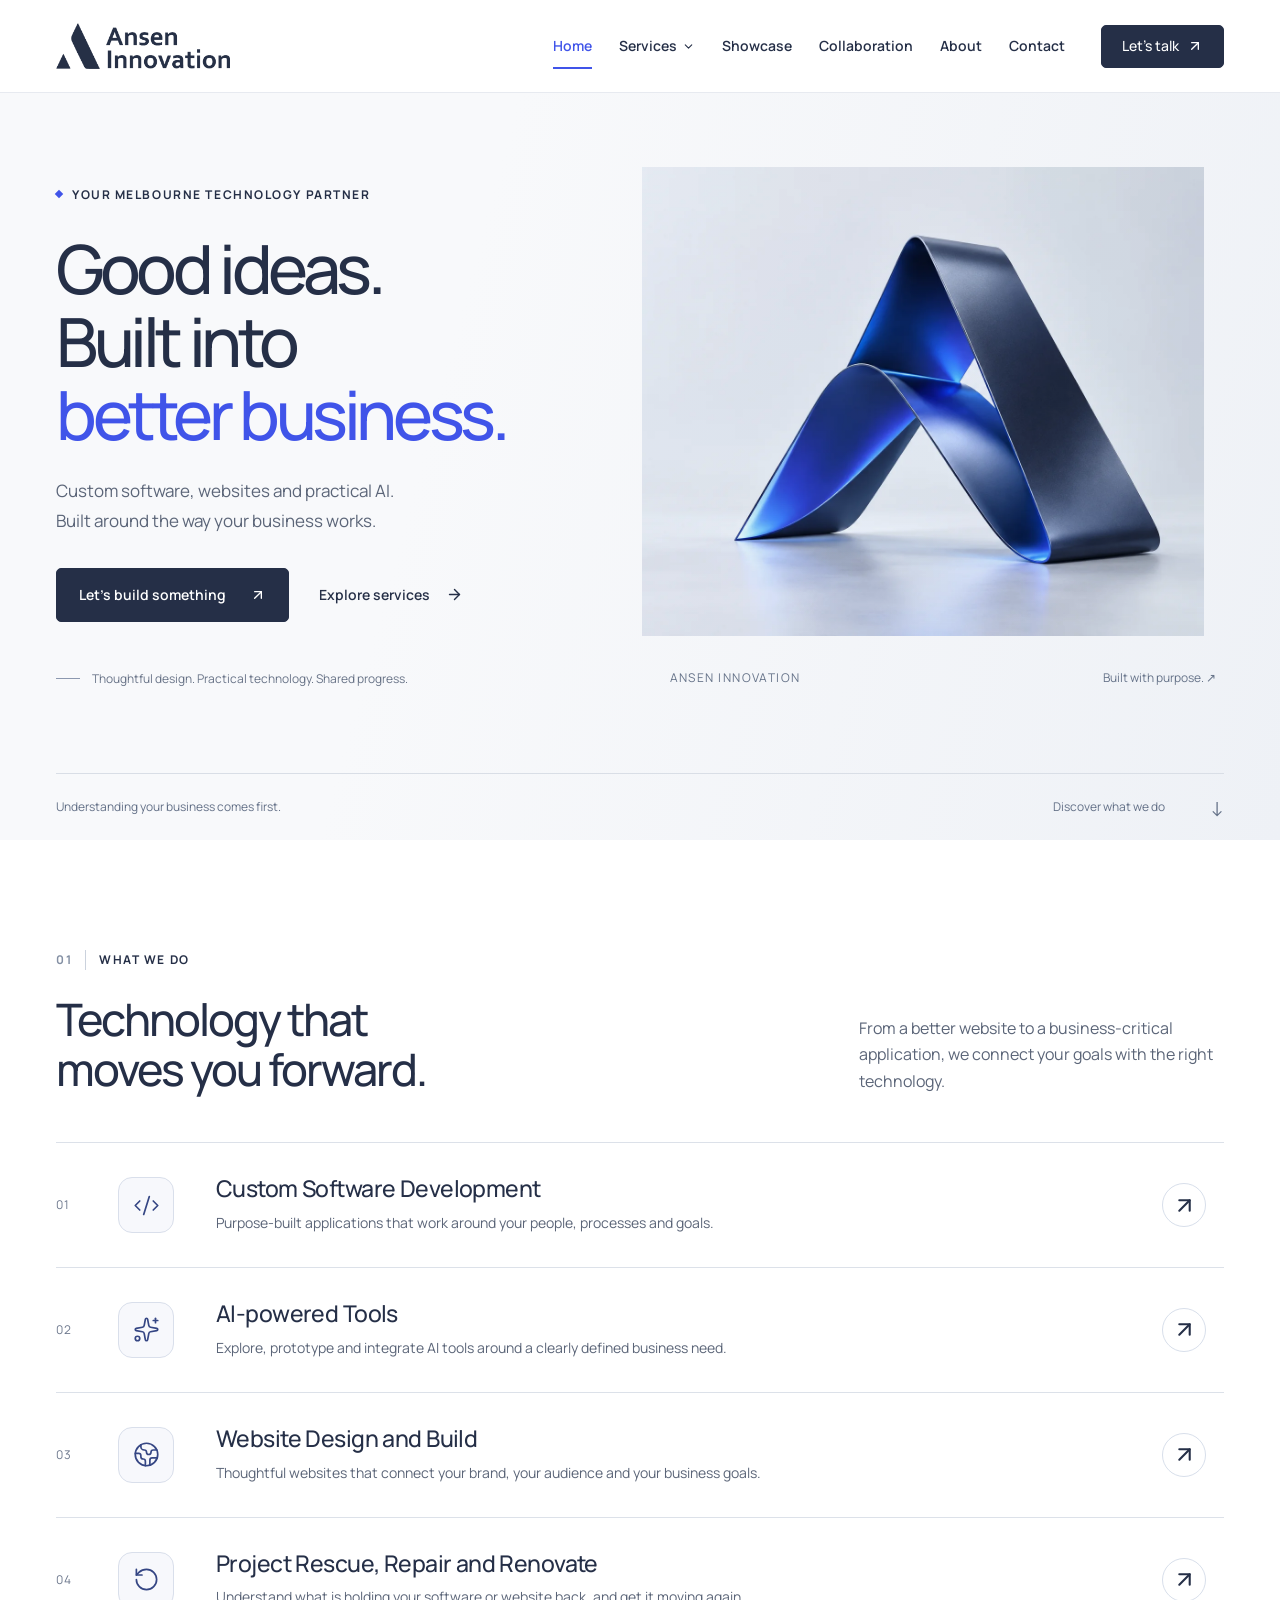
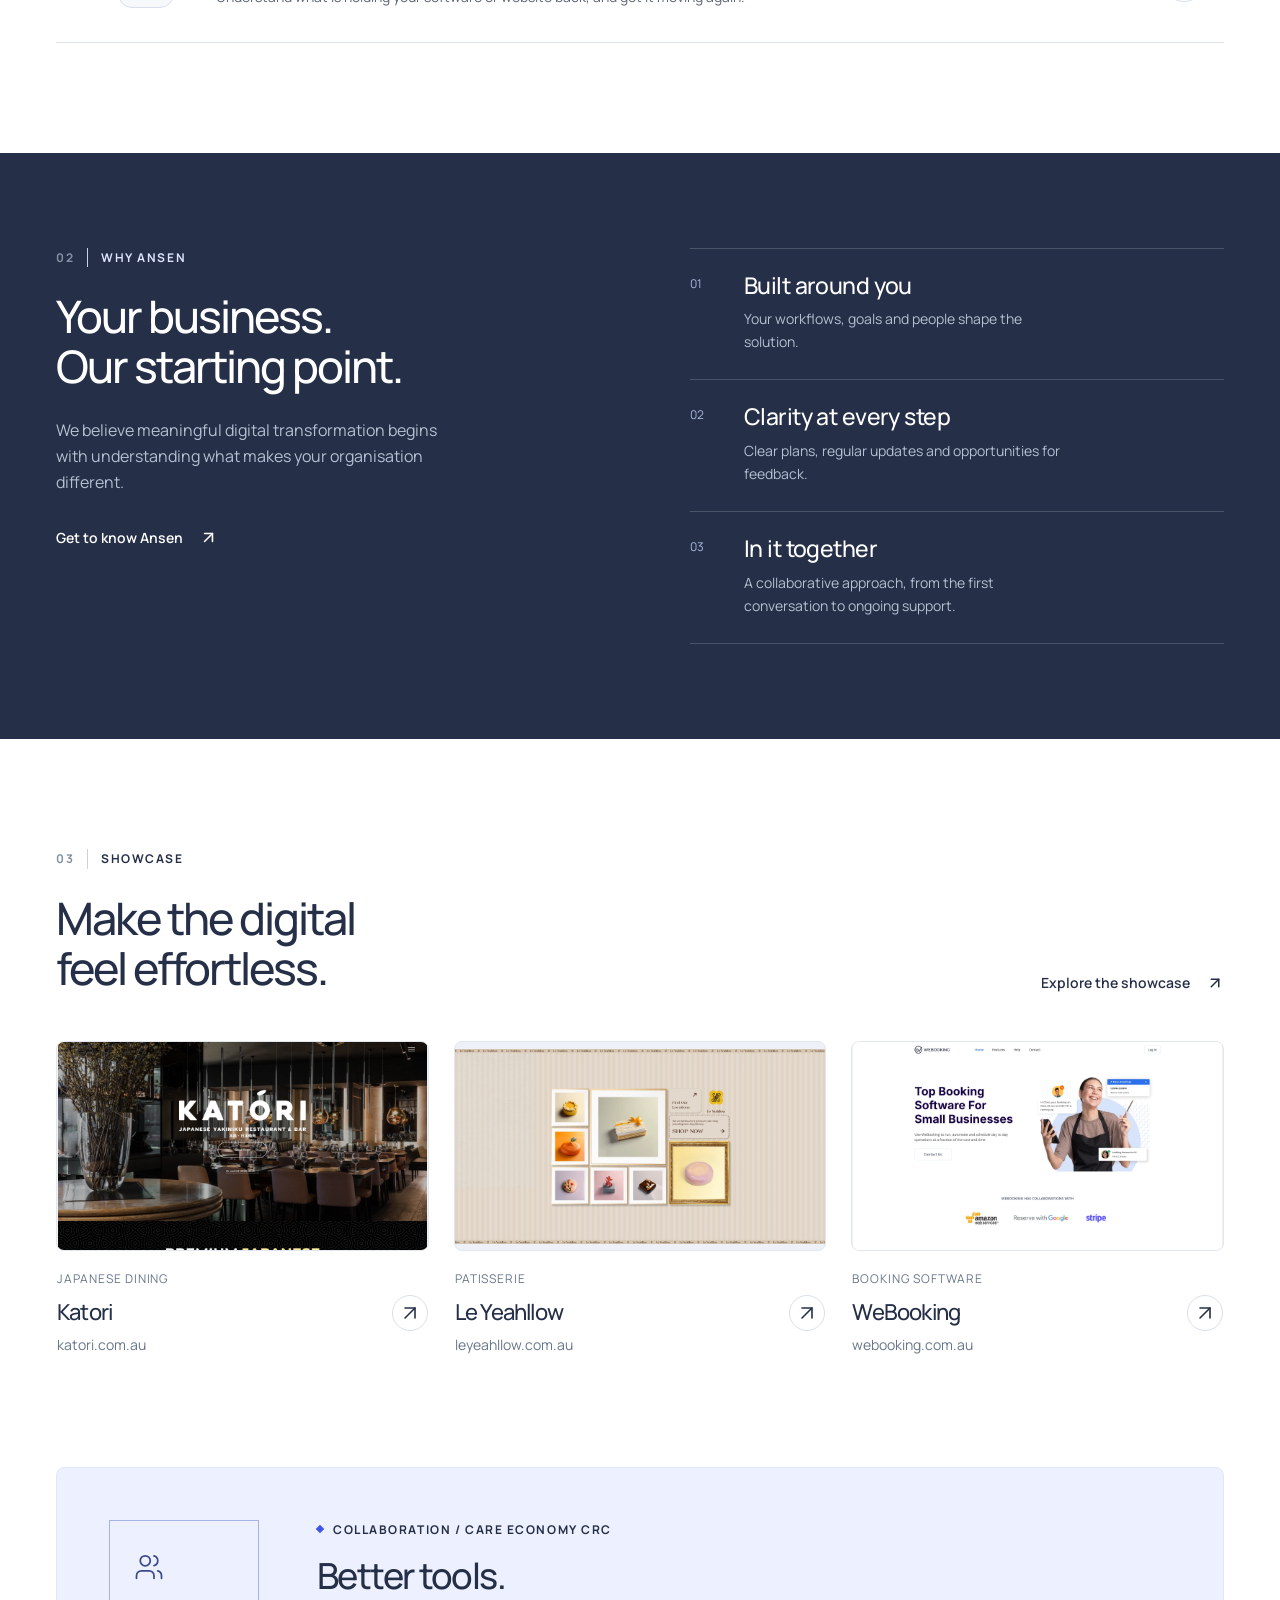
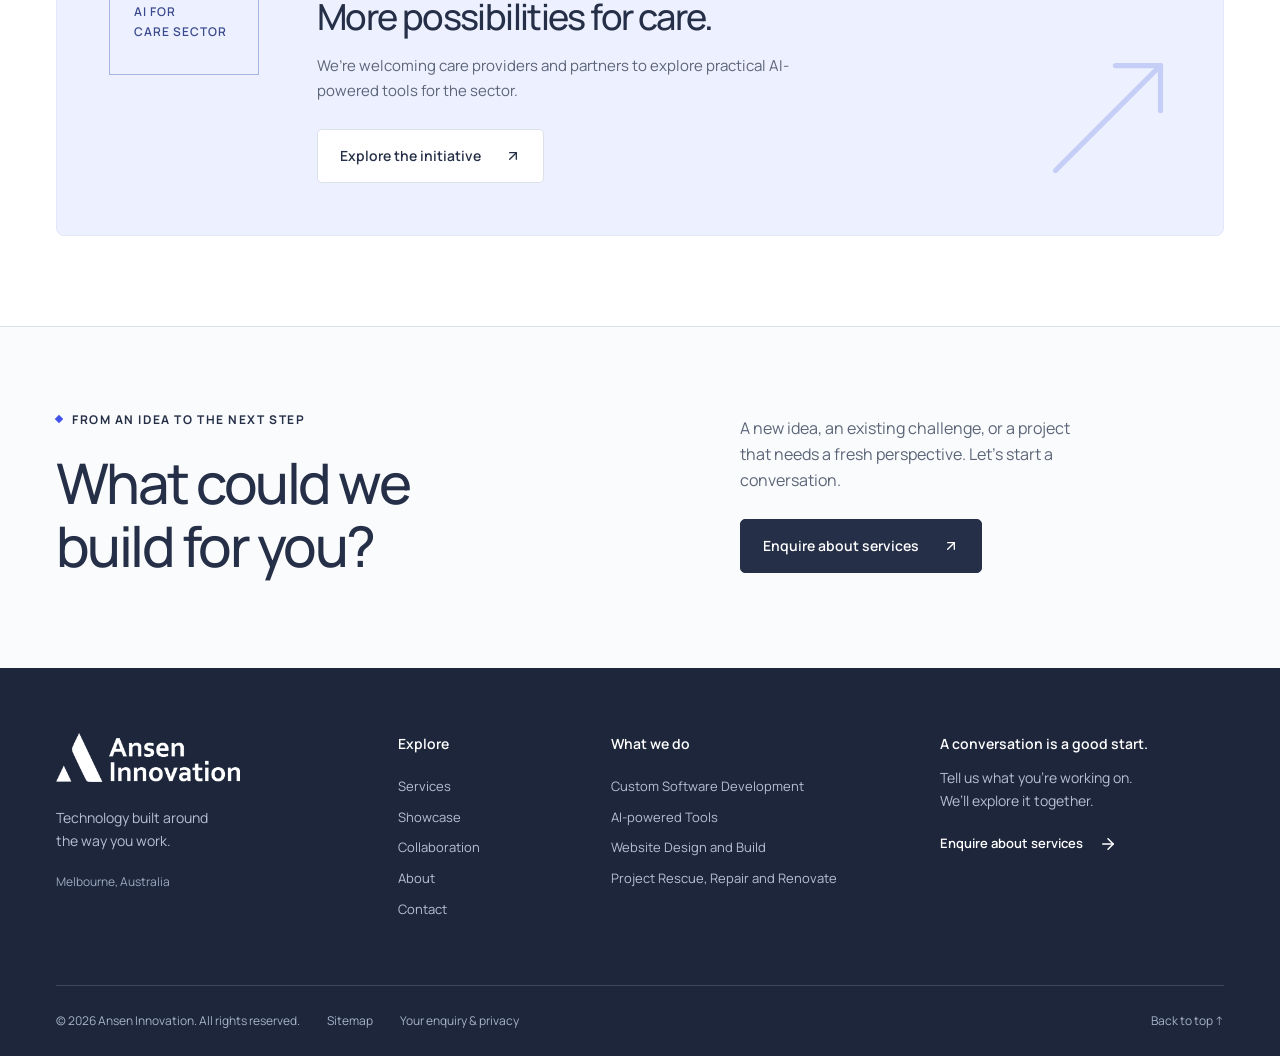
==== index.html @ 10986d31 "main" ====
<!DOCTYPE html>
<html lang="en-AU"><head><meta charset="utf-8"><meta name="viewport" content="width=device-width, initial-scale=1"><link rel="stylesheet" href="./assets/site.css"><title>Custom Software, AI &amp; Website Development in Melbourne | Ansen Innovation</title><meta name="description" content="Ansen Innovation builds custom software, websites and practical AI tools. A Melbourne technology partner for business projects and care sector collaboration."><meta name="robots" content="noindex, nofollow"><meta property="og:title" content="Custom Software, AI &amp; Website Development in Melbourne | Ansen Innovation"><meta property="og:description" content="Ansen Innovation builds custom software, websites and practical AI tools. A Melbourne technology partner for business projects and care sector collaboration."><meta property="og:site_name" content="Ansen Innovation"><meta property="og:type" content="website"><meta property="og:locale" content="en_AU"><meta name="twitter:card" content="summary"><meta name="twitter:title" content="Custom Software, AI &amp; Website Development in Melbourne | Ansen Innovation"><meta name="twitter:description" content="Ansen Innovation builds custom software, websites and practical AI tools. A Melbourne technology partner for business projects and care sector collaboration."><link data-vinext-streamed-icon="/index.html:82c1s8:0" rel="shortcut icon" href="./favicon.png"><link data-vinext-streamed-icon="/index.html:82c1s8:1" rel="icon" href="./favicon.png"></head><body><a class="skip-link" href="#main">Skip to content</a><header class="site-header"><div class="header-inner"><a href="./index.html" class="brand" aria-label="Ansen Innovation home"><img src="./images/ansen-logo.png" width="608" height="163" alt="Ansen Innovation"></a><button class="menu-toggle" aria-label="Open navigation" aria-expanded="false" aria-controls="main-navigation"><svg xmlns="http://www.w3.org/2000/svg" width="24" height="24" viewBox="0 0 24 24" fill="none" stroke="currentColor" stroke-width="2" stroke-linecap="round" stroke-linejoin="round" class="lucide lucide-menu" aria-hidden="true"><path d="M4 5h16"></path><path d="M4 12h16"></path><path d="M4 19h16"></path></svg></button><nav id="main-navigation" aria-label="Main navigation" class="navigation"><div class="nav-group"><a class="nav-link active" href="./index.html" aria-current="page">Home</a></div><div class="nav-group has-submenu"><a class="nav-link" href="./services.html">Services<svg xmlns="http://www.w3.org/2000/svg" width="13" height="13" viewBox="0 0 24 24" fill="none" stroke="currentColor" stroke-width="2" stroke-linecap="round" stroke-linejoin="round" class="lucide lucide-chevron-down" aria-hidden="true"><path d="m6 9 6 6 6-6"></path></svg></a><div class="submenu"><a href="./custom-software-development.html">Custom Software Development<svg xmlns="http://www.w3.org/2000/svg" width="15" height="15" viewBox="0 0 24 24" fill="none" stroke="currentColor" stroke-width="2" stroke-linecap="round" stroke-linejoin="round" class="lucide lucide-arrow-up-right" aria-hidden="true"><path d="M7 7h10v10"></path><path d="M7 17 17 7"></path></svg></a><a href="./ai-powered-tools.html">AI-powered Tools<svg xmlns="http://www.w3.org/2000/svg" width="15" height="15" viewBox="0 0 24 24" fill="none" stroke="currentColor" stroke-width="2" stroke-linecap="round" stroke-linejoin="round" class="lucide lucide-arrow-up-right" aria-hidden="true"><path d="M7 7h10v10"></path><path d="M7 17 17 7"></path></svg></a><a href="./website-design-and-build.html">Website Design and Build<svg xmlns="http://www.w3.org/2000/svg" width="15" height="15" viewBox="0 0 24 24" fill="none" stroke="currentColor" stroke-width="2" stroke-linecap="round" stroke-linejoin="round" class="lucide lucide-arrow-up-right" aria-hidden="true"><path d="M7 7h10v10"></path><path d="M7 17 17 7"></path></svg></a><a href="./project-rescue-repair-and-renovate.html">Project Rescue, Repair and Renovate<svg xmlns="http://www.w3.org/2000/svg" width="15" height="15" viewBox="0 0 24 24" fill="none" stroke="currentColor" stroke-width="2" stroke-linecap="round" stroke-linejoin="round" class="lucide lucide-arrow-up-right" aria-hidden="true"><path d="M7 7h10v10"></path><path d="M7 17 17 7"></path></svg></a></div></div><div class="nav-group"><a class="nav-link" href="./showcase.html">Showcase</a></div><div class="nav-group"><a class="nav-link" href="./collaboration.html">Collaboration</a></div><div class="nav-group"><a class="nav-link" href="./about.html">About</a></div><div class="nav-group"><a class="nav-link" href="./contact.html">Contact</a></div></nav><a href="./contact.html" data-slot="button" data-variant="default" data-size="default" class="inline-flex shrink-0 items-center justify-center gap-2 rounded-md text-sm font-medium whitespace-nowrap transition-all outline-none focus-visible:border-ring focus-visible:ring-[3px] focus-visible:ring-ring/50 disabled:pointer-events-none disabled:opacity-50 aria-invalid:border-destructive aria-invalid:ring-destructive/20 dark:aria-invalid:ring-destructive/40 [&amp;_svg]:pointer-events-none [&amp;_svg]:shrink-0 [&amp;_svg:not([class*='size-'])]:size-4 bg-primary text-primary-foreground hover:bg-primary/90 h-9 px-4 py-2 has-[&gt;svg]:px-3 header-cta">Let’s talk <svg xmlns="http://www.w3.org/2000/svg" width="17" height="17" viewBox="0 0 24 24" fill="none" stroke="currentColor" stroke-width="2" stroke-linecap="round" stroke-linejoin="round" class="lucide lucide-arrow-up-right" aria-hidden="true"><path d="M7 7h10v10"></path><path d="M7 17 17 7"></path></svg></a></div></header><main id="main"><section class="home-hero" id="top"><div class="wrap hero-grid"><div class="hero-copy"><div class="eyebrow"><span></span>YOUR MELBOURNE TECHNOLOGY PARTNER</div><h1>Good ideas.<br>Built into<br><em>better business.</em></h1><p>Custom software, websites and practical AI.<br class="desktop-break"> Built around the way your business works.</p><div class="hero-actions"><a href="./contact.html" data-slot="button" data-variant="default" data-size="default" class="inline-flex shrink-0 items-center justify-center gap-2 rounded-md text-sm font-medium whitespace-nowrap transition-all outline-none focus-visible:border-ring focus-visible:ring-[3px] focus-visible:ring-ring/50 disabled:pointer-events-none disabled:opacity-50 aria-invalid:border-destructive aria-invalid:ring-destructive/20 dark:aria-invalid:ring-destructive/40 [&amp;_svg]:pointer-events-none [&amp;_svg]:shrink-0 [&amp;_svg:not([class*='size-'])]:size-4 bg-primary text-primary-foreground hover:bg-primary/90 h-9 px-4 py-2 has-[&gt;svg]:px-3 action-button">Let’s build something<svg xmlns="http://www.w3.org/2000/svg" width="18" height="18" viewBox="0 0 24 24" fill="none" stroke="currentColor" stroke-width="2" stroke-linecap="round" stroke-linejoin="round" class="lucide lucide-arrow-up-right" aria-hidden="true"><path d="M7 7h10v10"></path><path d="M7 17 17 7"></path></svg></a><a class="text-link" href="./services.html">Explore services <svg xmlns="http://www.w3.org/2000/svg" width="17" height="17" viewBox="0 0 24 24" fill="none" stroke="currentColor" stroke-width="2" stroke-linecap="round" stroke-linejoin="round" class="lucide lucide-arrow-right" aria-hidden="true"><path d="M5 12h14"></path><path d="m12 5 7 7-7 7"></path></svg></a></div><div class="hero-footnote"><span class="tiny-line"></span>Thoughtful design. Practical technology. Shared progress.</div></div><div class="hero-art"><img src="./images/ansen-sculpture.webp" alt="Abstract sculptural A in Ansen’s navy and blue colours" width="1536" height="1024" fetchpriority="high"><div class="art-label"><span>ANSEN INNOVATION</span><span>Built with purpose. ↗</span></div></div></div><div class="wrap hero-bottom"><span>Understanding your business comes first.</span><a href="#services">Discover what we do <span>↓</span></a></div></section><section class="section wrap" id="services"><div class="section-heading"><div><p class="section-label"><span>01</span>WHAT WE DO</p><h2>Technology that<br>moves you forward.</h2></div><p>From a better website to a business-critical application, we connect your goals with the right technology.</p></div><div class="service-rows"><a class="service-row" href="./custom-software-development.html"><span class="row-number">0<!-- -->1</span><span class="service-icon"><svg xmlns="http://www.w3.org/2000/svg" width="27" height="27" viewBox="0 0 24 24" fill="none" stroke="currentColor" stroke-width="1.5" stroke-linecap="round" stroke-linejoin="round" class="lucide lucide-code-xml" aria-hidden="true"><path d="m18 16 4-4-4-4"></path><path d="m6 8-4 4 4 4"></path><path d="m14.5 4-5 16"></path></svg></span><div><h3>Custom Software Development</h3><p>Purpose-built applications that work around your people, processes and goals.</p></div><span class="row-arrow"><svg xmlns="http://www.w3.org/2000/svg" width="25" height="25" viewBox="0 0 24 24" fill="none" stroke="currentColor" stroke-width="2" stroke-linecap="round" stroke-linejoin="round" class="lucide lucide-arrow-up-right" aria-hidden="true"><path d="M7 7h10v10"></path><path d="M7 17 17 7"></path></svg></span></a><a class="service-row" href="./ai-powered-tools.html"><span class="row-number">0<!-- -->2</span><span class="service-icon"><svg xmlns="http://www.w3.org/2000/svg" width="27" height="27" viewBox="0 0 24 24" fill="none" stroke="currentColor" stroke-width="1.5" stroke-linecap="round" stroke-linejoin="round" class="lucide lucide-sparkles" aria-hidden="true"><path d="M11.017 2.814a1 1 0 0 1 1.966 0l1.051 5.558a2 2 0 0 0 1.594 1.594l5.558 1.051a1 1 0 0 1 0 1.966l-5.558 1.051a2 2 0 0 0-1.594 1.594l-1.051 5.558a1 1 0 0 1-1.966 0l-1.051-5.558a2 2 0 0 0-1.594-1.594l-5.558-1.051a1 1 0 0 1 0-1.966l5.558-1.051a2 2 0 0 0 1.594-1.594z"></path><path d="M20 2v4"></path><path d="M22 4h-4"></path><circle cx="4" cy="20" r="2"></circle></svg></span><div><h3>AI-powered Tools</h3><p>Explore, prototype and integrate AI tools around a clearly defined business need.</p></div><span class="row-arrow"><svg xmlns="http://www.w3.org/2000/svg" width="25" height="25" viewBox="0 0 24 24" fill="none" stroke="currentColor" stroke-width="2" stroke-linecap="round" stroke-linejoin="round" class="lucide lucide-arrow-up-right" aria-hidden="true"><path d="M7 7h10v10"></path><path d="M7 17 17 7"></path></svg></span></a><a class="service-row" href="./website-design-and-build.html"><span class="row-number">0<!-- -->3</span><span class="service-icon"><svg xmlns="http://www.w3.org/2000/svg" width="27" height="27" viewBox="0 0 24 24" fill="none" stroke="currentColor" stroke-width="1.5" stroke-linecap="round" stroke-linejoin="round" class="lucide lucide-earth" aria-hidden="true"><path d="M21.54 15H17a2 2 0 0 0-2 2v4.54"></path><path d="M7 3.34V5a3 3 0 0 0 3 3a2 2 0 0 1 2 2c0 1.1.9 2 2 2a2 2 0 0 0 2-2c0-1.1.9-2 2-2h3.17"></path><path d="M11 21.95V18a2 2 0 0 0-2-2a2 2 0 0 1-2-2v-1a2 2 0 0 0-2-2H2.05"></path><circle cx="12" cy="12" r="10"></circle></svg></span><div><h3>Website Design and Build</h3><p>Thoughtful websites that connect your brand, your audience and your business goals.</p></div><span class="row-arrow"><svg xmlns="http://www.w3.org/2000/svg" width="25" height="25" viewBox="0 0 24 24" fill="none" stroke="currentColor" stroke-width="2" stroke-linecap="round" stroke-linejoin="round" class="lucide lucide-arrow-up-right" aria-hidden="true"><path d="M7 7h10v10"></path><path d="M7 17 17 7"></path></svg></span></a><a class="service-row" href="./project-rescue-repair-and-renovate.html"><span class="row-number">0<!-- -->4</span><span class="service-icon"><svg xmlns="http://www.w3.org/2000/svg" width="27" height="27" viewBox="0 0 24 24" fill="none" stroke="currentColor" stroke-width="1.5" stroke-linecap="round" stroke-linejoin="round" class="lucide lucide-rotate-ccw" aria-hidden="true"><path d="M3 12a9 9 0 1 0 9-9 9.75 9.75 0 0 0-6.74 2.74L3 8"></path><path d="M3 3v5h5"></path></svg></span><div><h3>Project Rescue, Repair and Renovate</h3><p>Understand what is holding your software or website back, and get it moving again.</p></div><span class="row-arrow"><svg xmlns="http://www.w3.org/2000/svg" width="25" height="25" viewBox="0 0 24 24" fill="none" stroke="currentColor" stroke-width="2" stroke-linecap="round" stroke-linejoin="round" class="lucide lucide-arrow-up-right" aria-hidden="true"><path d="M7 7h10v10"></path><path d="M7 17 17 7"></path></svg></span></a></div></section><section class="why-section"><div class="wrap why-grid"><div><p class="section-label"><span>02</span>WHY ANSEN</p><h2>Your business.<br>Our starting point.</h2><p>We believe meaningful digital transformation begins with understanding what makes your organisation different.</p><a class="text-link light" href="./about.html">Get to know Ansen <svg xmlns="http://www.w3.org/2000/svg" width="19" height="19" viewBox="0 0 24 24" fill="none" stroke="currentColor" stroke-width="2" stroke-linecap="round" stroke-linejoin="round" class="lucide lucide-arrow-up-right" aria-hidden="true"><path d="M7 7h10v10"></path><path d="M7 17 17 7"></path></svg></a></div><div class="why-values"><div><span>01</span><h3>Built around you</h3><p>Your workflows, goals and people shape the solution.</p></div><div><span>02</span><h3>Clarity at every step</h3><p>Clear plans, regular updates and opportunities for feedback.</p></div><div><span>03</span><h3>In it together</h3><p>A collaborative approach, from the first conversation to ongoing support.</p></div></div></div></section><section class="section wrap showcase-home"><div class="section-heading"><div><p class="section-label"><span>03</span>SHOWCASE</p><h2>Make the digital<br>feel effortless.</h2></div><a class="text-link" href="./showcase.html">Explore the showcase <svg xmlns="http://www.w3.org/2000/svg" width="18" height="18" viewBox="0 0 24 24" fill="none" stroke="currentColor" stroke-width="2" stroke-linecap="round" stroke-linejoin="round" class="lucide lucide-arrow-up-right" aria-hidden="true"><path d="M7 7h10v10"></path><path d="M7 17 17 7"></path></svg></a></div><div class="portfolio-grid portfolio-grid-compact"><article class="portfolio-project" id="katori"><a class="portfolio-link" href="https://www.katori.com.au/" target="_blank" rel="noopener noreferrer" aria-label="Visit Katori website (opens in a new tab)"><div class="portfolio-preview"><img src="./images/showcase/katori.webp" alt="Katori website homepage" width="2048" height="1152" loading="lazy" decoding="async"><span class="portfolio-visit" aria-hidden="true">Visit website <svg xmlns="http://www.w3.org/2000/svg" width="17" height="17" viewBox="0 0 24 24" fill="none" stroke="currentColor" stroke-width="2" stroke-linecap="round" stroke-linejoin="round" class="lucide lucide-arrow-up-right" aria-hidden="true"><path d="M7 7h10v10"></path><path d="M7 17 17 7"></path></svg></span></div><div class="portfolio-caption"><div><p class="portfolio-sector">Japanese dining</p><h3>Katori</h3><p class="portfolio-domain">katori.com.au</p></div><span class="portfolio-arrow" aria-hidden="true"><svg xmlns="http://www.w3.org/2000/svg" width="24" height="24" viewBox="0 0 24 24" fill="none" stroke="currentColor" stroke-width="1.6" stroke-linecap="round" stroke-linejoin="round" class="lucide lucide-arrow-up-right" aria-hidden="true"><path d="M7 7h10v10"></path><path d="M7 17 17 7"></path></svg></span></div></a></article><article class="portfolio-project" id="le-yeahllow"><a class="portfolio-link" href="https://www.leyeahllow.com.au/" target="_blank" rel="noopener noreferrer" aria-label="Visit Le Yeahllow website (opens in a new tab)"><div class="portfolio-preview"><img src="./images/showcase/le-yeahllow.webp" alt="Le Yeahllow website homepage" width="2048" height="1079" loading="lazy" decoding="async"><span class="portfolio-visit" aria-hidden="true">Visit website <svg xmlns="http://www.w3.org/2000/svg" width="17" height="17" viewBox="0 0 24 24" fill="none" stroke="currentColor" stroke-width="2" stroke-linecap="round" stroke-linejoin="round" class="lucide lucide-arrow-up-right" aria-hidden="true"><path d="M7 7h10v10"></path><path d="M7 17 17 7"></path></svg></span></div><div class="portfolio-caption"><div><p class="portfolio-sector">Patisserie</p><h3>Le Yeahllow</h3><p class="portfolio-domain">leyeahllow.com.au</p></div><span class="portfolio-arrow" aria-hidden="true"><svg xmlns="http://www.w3.org/2000/svg" width="24" height="24" viewBox="0 0 24 24" fill="none" stroke="currentColor" stroke-width="1.6" stroke-linecap="round" stroke-linejoin="round" class="lucide lucide-arrow-up-right" aria-hidden="true"><path d="M7 7h10v10"></path><path d="M7 17 17 7"></path></svg></span></div></a></article><article class="portfolio-project" id="webooking"><a class="portfolio-link" href="https://webooking.com.au/" target="_blank" rel="noopener noreferrer" aria-label="Visit WeBooking website (opens in a new tab)"><div class="portfolio-preview"><img src="./images/showcase/webooking.webp" alt="WeBooking website homepage" width="2048" height="1152" loading="lazy" decoding="async"><span class="portfolio-visit" aria-hidden="true">Visit website <svg xmlns="http://www.w3.org/2000/svg" width="17" height="17" viewBox="0 0 24 24" fill="none" stroke="currentColor" stroke-width="2" stroke-linecap="round" stroke-linejoin="round" class="lucide lucide-arrow-up-right" aria-hidden="true"><path d="M7 7h10v10"></path><path d="M7 17 17 7"></path></svg></span></div><div class="portfolio-caption"><div><p class="portfolio-sector">Booking software</p><h3>WeBooking</h3><p class="portfolio-domain">webooking.com.au</p></div><span class="portfolio-arrow" aria-hidden="true"><svg xmlns="http://www.w3.org/2000/svg" width="24" height="24" viewBox="0 0 24 24" fill="none" stroke="currentColor" stroke-width="1.6" stroke-linecap="round" stroke-linejoin="round" class="lucide lucide-arrow-up-right" aria-hidden="true"><path d="M7 7h10v10"></path><path d="M7 17 17 7"></path></svg></span></div></a></article></div></section><section class="care-banner wrap"><div class="care-badge"><svg xmlns="http://www.w3.org/2000/svg" width="30" height="30" viewBox="0 0 24 24" fill="none" stroke="currentColor" stroke-width="1.4" stroke-linecap="round" stroke-linejoin="round" class="lucide lucide-users" aria-hidden="true"><path d="M16 21v-2a4 4 0 0 0-4-4H6a4 4 0 0 0-4 4v2"></path><path d="M16 3.128a4 4 0 0 1 0 7.744"></path><path d="M22 21v-2a4 4 0 0 0-3-3.87"></path><circle cx="9" cy="7" r="4"></circle></svg><span>AI FOR<br>CARE SECTOR</span></div><div><div class="eyebrow"><span></span>COLLABORATION / CARE ECONOMY CRC</div><h2>Better tools.<br>More possibilities for care.</h2><p>We’re welcoming care providers and partners to explore practical AI-powered tools for the sector.</p><a href="./collaboration.html" data-slot="button" data-variant="default" data-size="default" class="inline-flex shrink-0 items-center justify-center gap-2 rounded-md text-sm font-medium whitespace-nowrap transition-all outline-none focus-visible:border-ring focus-visible:ring-[3px] focus-visible:ring-ring/50 disabled:pointer-events-none disabled:opacity-50 aria-invalid:border-destructive aria-invalid:ring-destructive/20 dark:aria-invalid:ring-destructive/40 [&amp;_svg]:pointer-events-none [&amp;_svg]:shrink-0 [&amp;_svg:not([class*='size-'])]:size-4 bg-primary text-primary-foreground hover:bg-primary/90 h-9 px-4 py-2 has-[&gt;svg]:px-3 action-button secondary">Explore the initiative<svg xmlns="http://www.w3.org/2000/svg" width="18" height="18" viewBox="0 0 24 24" fill="none" stroke="currentColor" stroke-width="2" stroke-linecap="round" stroke-linejoin="round" class="lucide lucide-arrow-up-right" aria-hidden="true"><path d="M7 7h10v10"></path><path d="M7 17 17 7"></path></svg></a></div><span class="care-big-arrow" aria-hidden="true"><svg xmlns="http://www.w3.org/2000/svg" width="24" height="24" viewBox="0 0 24 24" fill="none" stroke="currentColor" stroke-width="0.7" stroke-linecap="round" stroke-linejoin="round" class="lucide lucide-move-up-right" aria-hidden="true"><path d="M13 5H19V11"></path><path d="M19 5L5 19"></path></svg></span></section><section class="closing"><div class="wrap closing-inner"><div><div class="eyebrow"><span></span>FROM AN IDEA TO THE NEXT STEP</div><h2>What could we<br>build for you?</h2></div><div><p>A new idea, an existing challenge, or a project that needs a fresh perspective. Let’s start a conversation.</p><a href="./contact.html" data-slot="button" data-variant="default" data-size="default" class="inline-flex shrink-0 items-center justify-center gap-2 rounded-md text-sm font-medium whitespace-nowrap transition-all outline-none focus-visible:border-ring focus-visible:ring-[3px] focus-visible:ring-ring/50 disabled:pointer-events-none disabled:opacity-50 aria-invalid:border-destructive aria-invalid:ring-destructive/20 dark:aria-invalid:ring-destructive/40 [&amp;_svg]:pointer-events-none [&amp;_svg]:shrink-0 [&amp;_svg:not([class*='size-'])]:size-4 bg-primary text-primary-foreground hover:bg-primary/90 h-9 px-4 py-2 has-[&gt;svg]:px-3 action-button">Enquire about services<svg xmlns="http://www.w3.org/2000/svg" width="18" height="18" viewBox="0 0 24 24" fill="none" stroke="currentColor" stroke-width="2" stroke-linecap="round" stroke-linejoin="round" class="lucide lucide-arrow-up-right" aria-hidden="true"><path d="M7 7h10v10"></path><path d="M7 17 17 7"></path></svg></a></div></div></section></main><!--$--><!--/$--><footer class="site-footer"><div class="wrap footer-main"><div><a class="brand footer-brand" href="./index.html"><img src="./images/ansen-logo.png" width="608" height="163" alt="Ansen Innovation"></a><p>Technology built around<br>the way you work.</p><span class="footer-location">Melbourne, Australia</span></div><div class="footer-column"><h2>Explore</h2><a href="./services.html">Services</a><a href="./showcase.html">Showcase</a><a href="./collaboration.html">Collaboration</a><a href="./about.html">About</a><a href="./contact.html">Contact</a></div><div class="footer-column"><h2>What we do</h2><a href="./custom-software-development.html">Custom Software Development</a><a href="./ai-powered-tools.html">AI-powered Tools</a><a href="./website-design-and-build.html">Website Design and Build</a><a href="./project-rescue-repair-and-renovate.html">Project Rescue, Repair and Renovate</a></div><div class="footer-note"><h2>A conversation is a good start.</h2><p>Tell us what you’re working on.<br>We’ll explore it together.</p><a href="./contact.html" class="text-link light">Enquire about services <svg xmlns="http://www.w3.org/2000/svg" width="18" height="18" viewBox="0 0 24 24" fill="none" stroke="currentColor" stroke-width="2" stroke-linecap="round" stroke-linejoin="round" class="lucide lucide-arrow-right" aria-hidden="true"><path d="M5 12h14"></path><path d="m12 5 7 7-7 7"></path></svg></a></div></div><div class="wrap footer-bottom"><span>© <!-- -->2026<!-- --> Ansen Innovation. All rights reserved.</span><a href="./sitemap.html">Sitemap</a><a href="./contact.html#privacy">Your enquiry &amp; privacy</a><a class="back-top" href="#top">Back to top ↑</a></div></footer><div hidden=""><!--$?--><template id="B:0"></template><!--/$--></div><div hidden id="S:0"><div hidden=""></div></div><script src="./assets/site.js" defer></script></body></html>
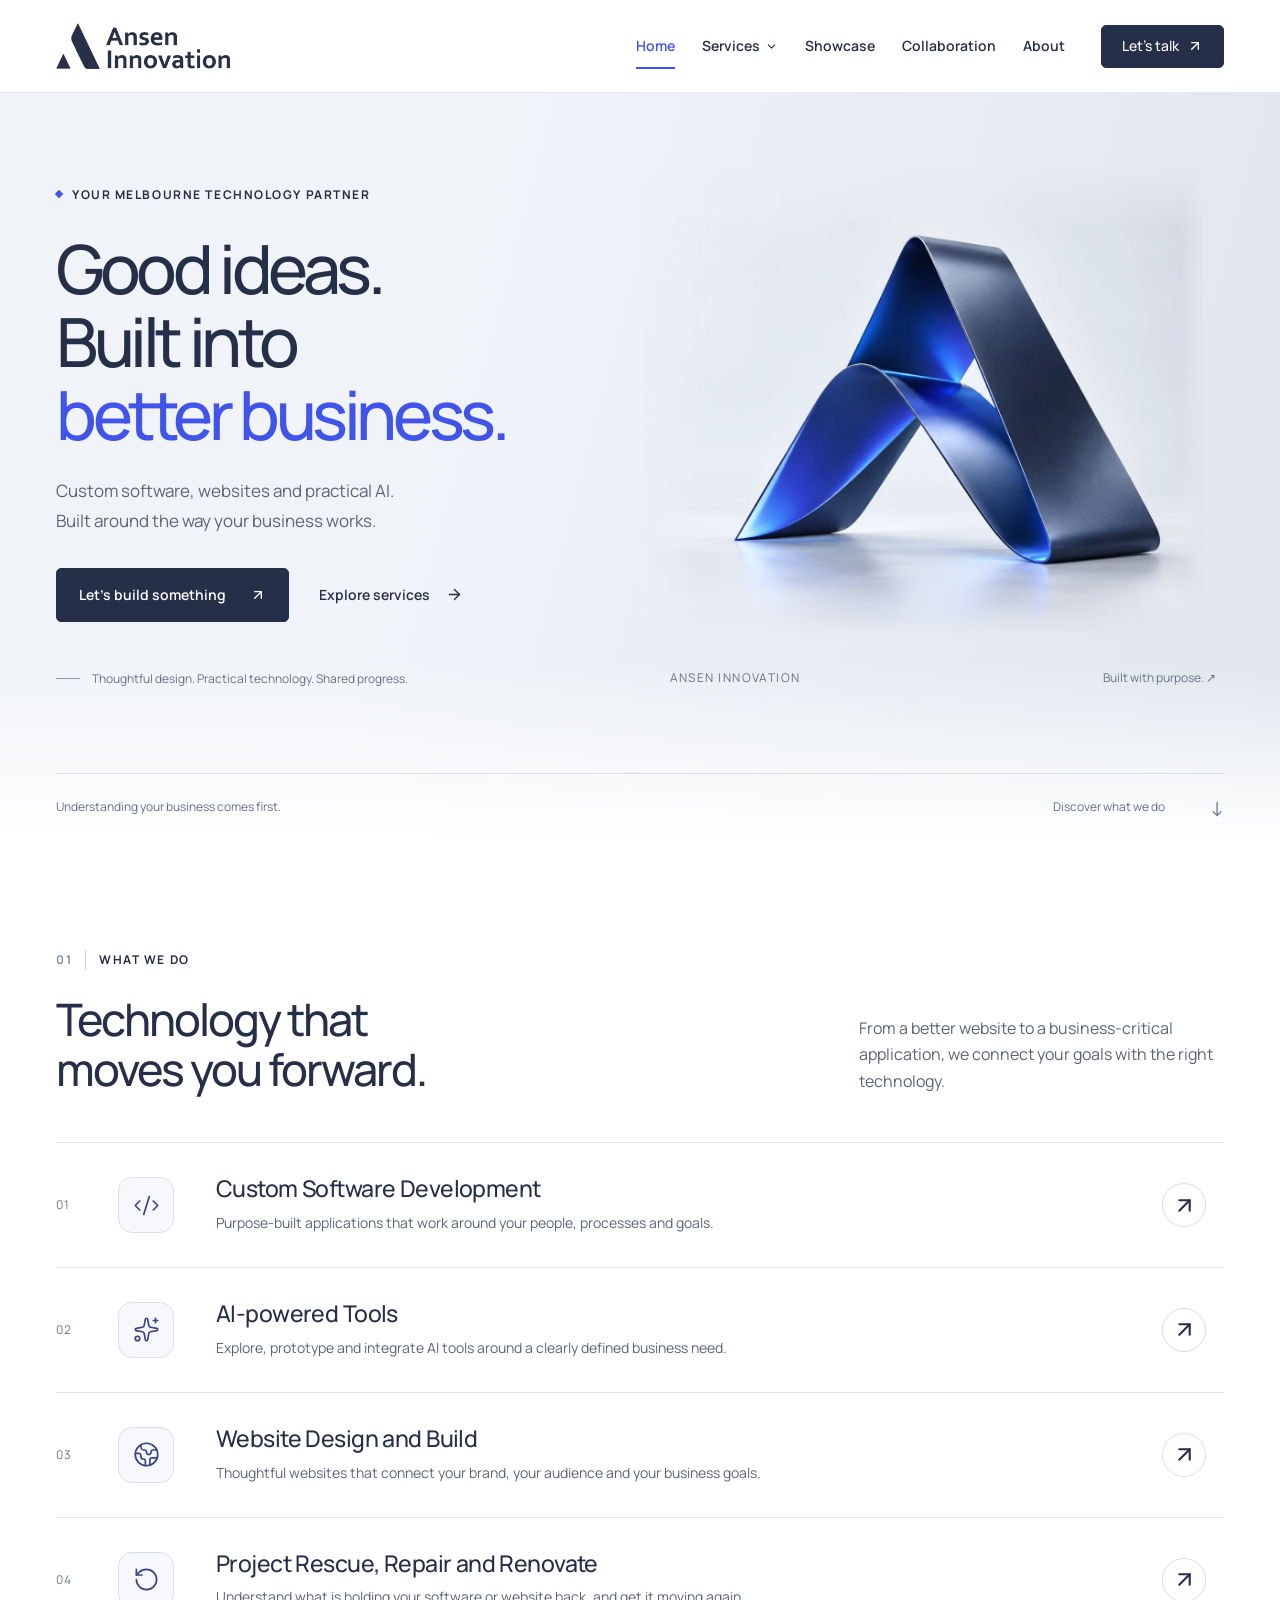
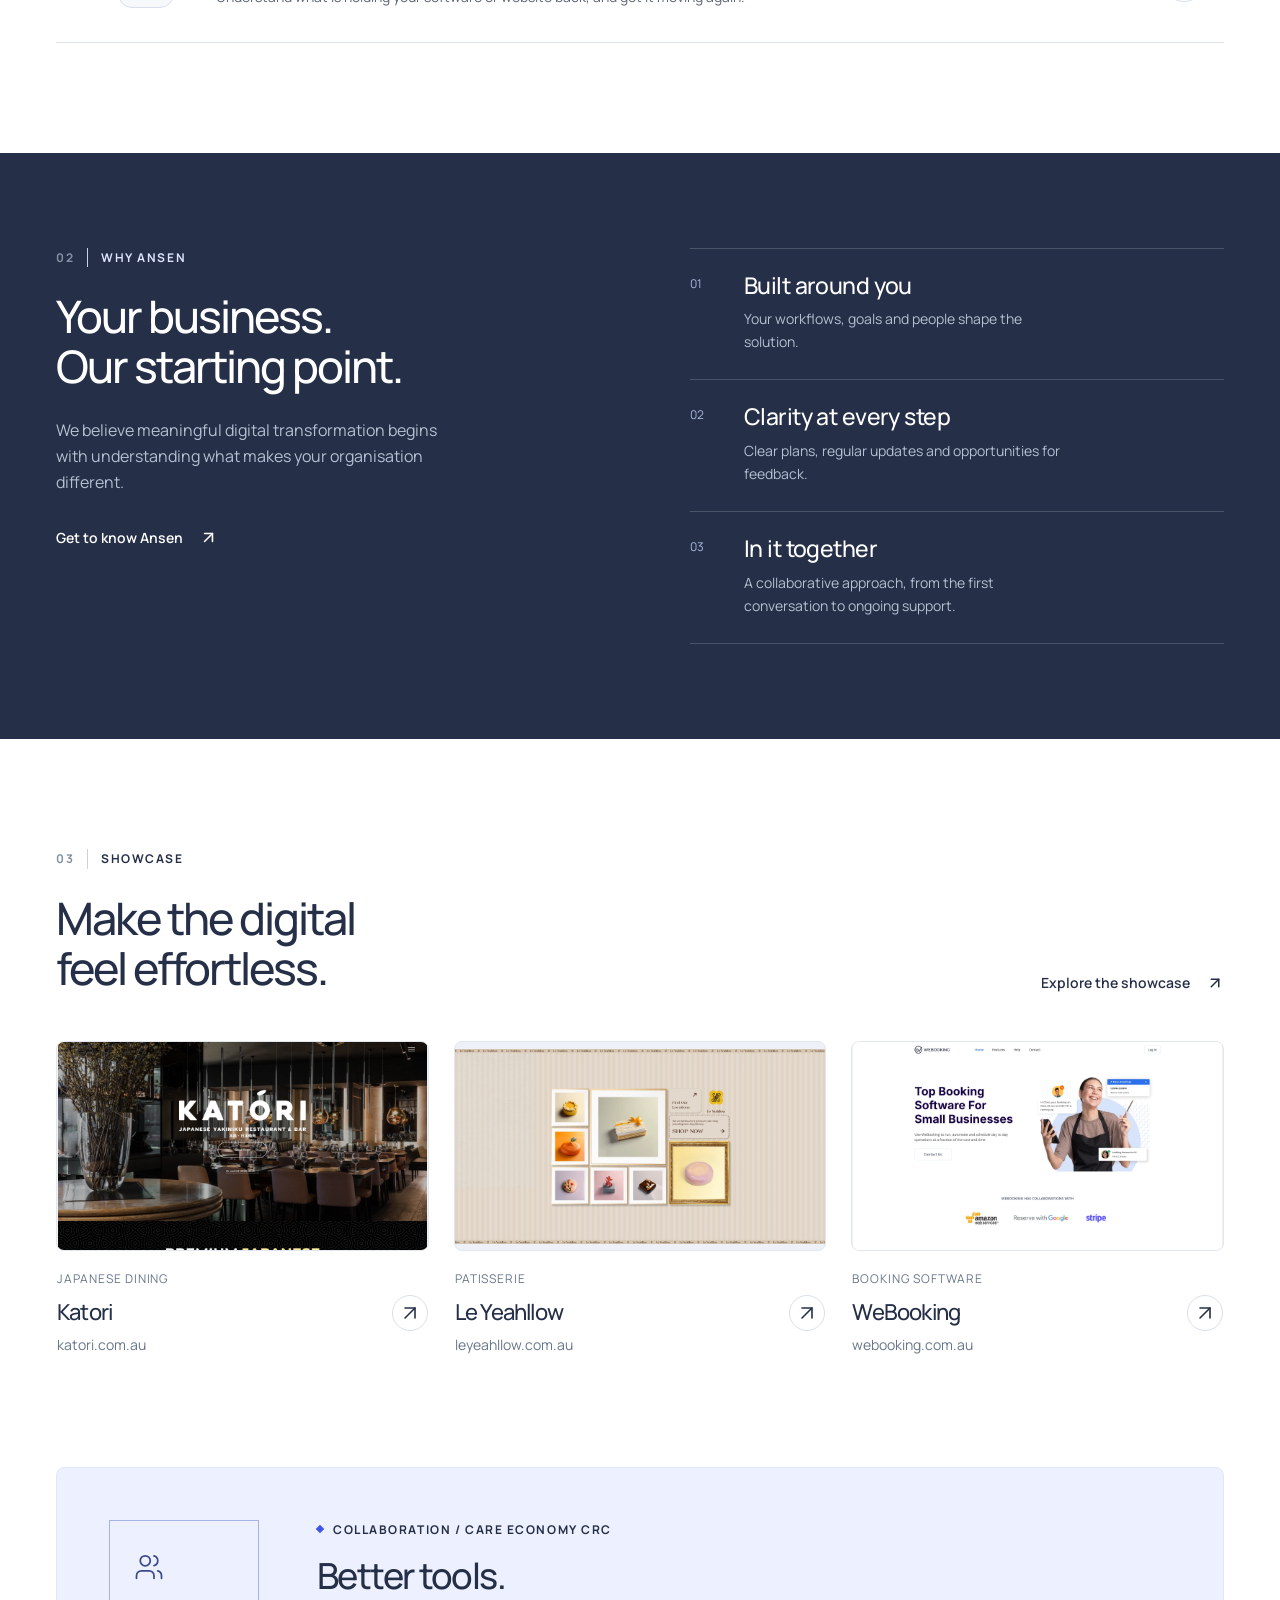
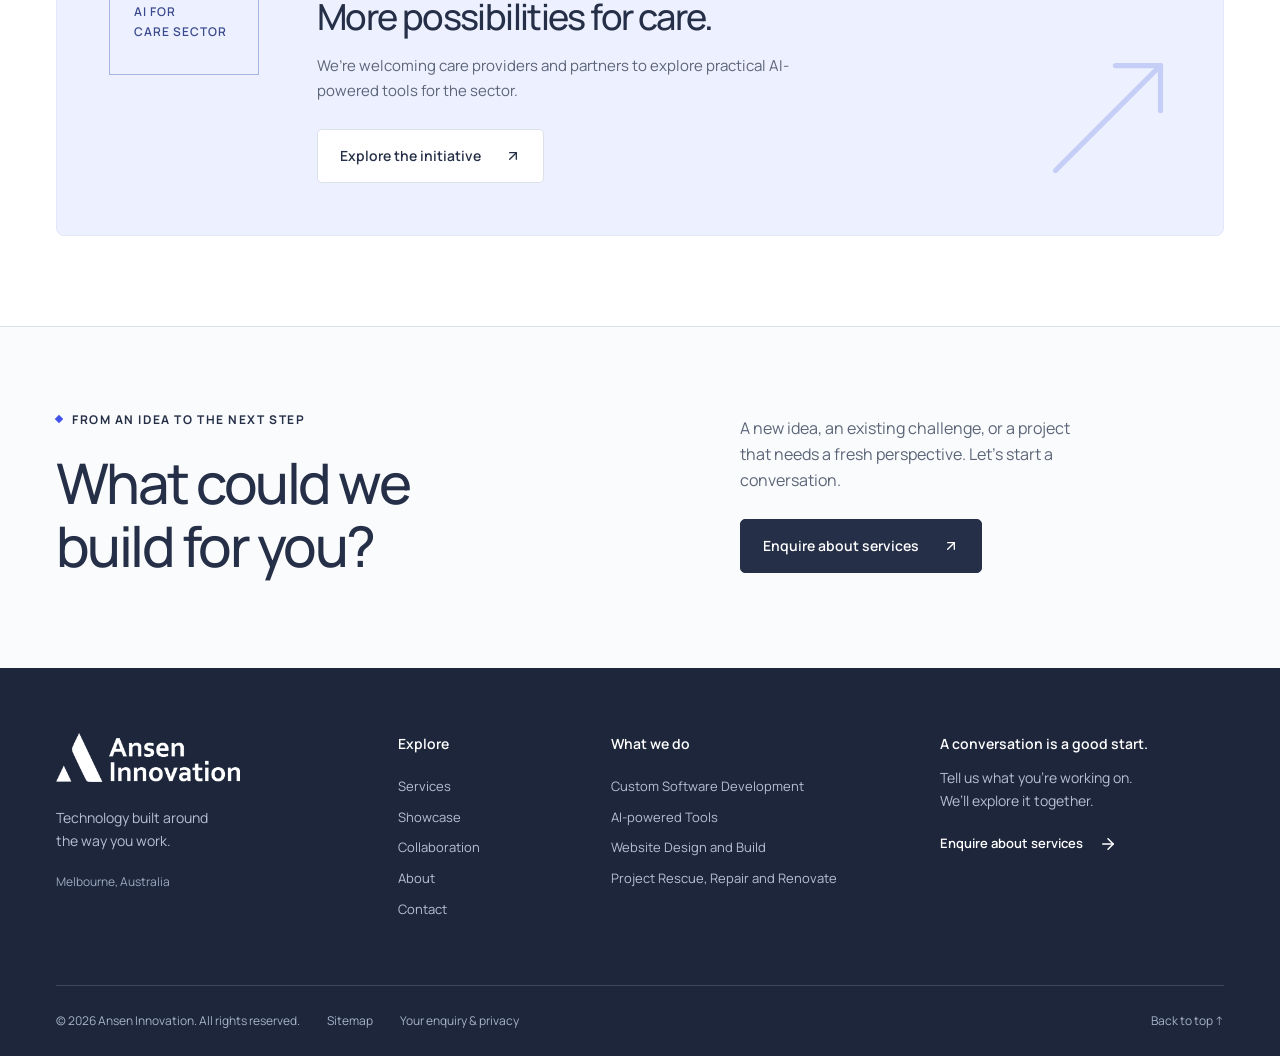
==== commit 4f3b09a8: "update" ====
--- a/index.html
+++ b/index.html
@@ -1,2 +1,2 @@
 <!DOCTYPE html>
-<html lang="en-AU"><head><meta charset="utf-8"><meta name="viewport" content="width=device-width, initial-scale=1"><link rel="stylesheet" href="./assets/site.css"><title>Custom Software, AI &amp; Website Development in Melbourne | Ansen Innovation</title><meta name="description" content="Ansen Innovation builds custom software, websites and practical AI tools. A Melbourne technology partner for business projects and care sector collaboration."><meta name="robots" content="noindex, nofollow"><meta property="og:title" content="Custom Software, AI &amp; Website Development in Melbourne | Ansen Innovation"><meta property="og:description" content="Ansen Innovation builds custom software, websites and practical AI tools. A Melbourne technology partner for business projects and care sector collaboration."><meta property="og:site_name" content="Ansen Innovation"><meta property="og:type" content="website"><meta property="og:locale" content="en_AU"><meta name="twitter:card" content="summary"><meta name="twitter:title" content="Custom Software, AI &amp; Website Development in Melbourne | Ansen Innovation"><meta name="twitter:description" content="Ansen Innovation builds custom software, websites and practical AI tools. A Melbourne technology partner for business projects and care sector collaboration."><link data-vinext-streamed-icon="/index.html:82c1s8:0" rel="shortcut icon" href="./favicon.png"><link data-vinext-streamed-icon="/index.html:82c1s8:1" rel="icon" href="./favicon.png"></head><body><a class="skip-link" href="#main">Skip to content</a><header class="site-header"><div class="header-inner"><a href="./index.html" class="brand" aria-label="Ansen Innovation home"><img src="./images/ansen-logo.png" width="608" height="163" alt="Ansen Innovation"></a><button class="menu-toggle" aria-label="Open navigation" aria-expanded="false" aria-controls="main-navigation"><svg xmlns="http://www.w3.org/2000/svg" width="24" height="24" viewBox="0 0 24 24" fill="none" stroke="currentColor" stroke-width="2" stroke-linecap="round" stroke-linejoin="round" class="lucide lucide-menu" aria-hidden="true"><path d="M4 5h16"></path><path d="M4 12h16"></path><path d="M4 19h16"></path></svg></button><nav id="main-navigation" aria-label="Main navigation" class="navigation"><div class="nav-group"><a class="nav-link active" href="./index.html" aria-current="page">Home</a></div><div class="nav-group has-submenu"><a class="nav-link" href="./services.html">Services<svg xmlns="http://www.w3.org/2000/svg" width="13" height="13" viewBox="0 0 24 24" fill="none" stroke="currentColor" stroke-width="2" stroke-linecap="round" stroke-linejoin="round" class="lucide lucide-chevron-down" aria-hidden="true"><path d="m6 9 6 6 6-6"></path></svg></a><div class="submenu"><a href="./custom-software-development.html">Custom Software Development<svg xmlns="http://www.w3.org/2000/svg" width="15" height="15" viewBox="0 0 24 24" fill="none" stroke="currentColor" stroke-width="2" stroke-linecap="round" stroke-linejoin="round" class="lucide lucide-arrow-up-right" aria-hidden="true"><path d="M7 7h10v10"></path><path d="M7 17 17 7"></path></svg></a><a href="./ai-powered-tools.html">AI-powered Tools<svg xmlns="http://www.w3.org/2000/svg" width="15" height="15" viewBox="0 0 24 24" fill="none" stroke="currentColor" stroke-width="2" stroke-linecap="round" stroke-linejoin="round" class="lucide lucide-arrow-up-right" aria-hidden="true"><path d="M7 7h10v10"></path><path d="M7 17 17 7"></path></svg></a><a href="./website-design-and-build.html">Website Design and Build<svg xmlns="http://www.w3.org/2000/svg" width="15" height="15" viewBox="0 0 24 24" fill="none" stroke="currentColor" stroke-width="2" stroke-linecap="round" stroke-linejoin="round" class="lucide lucide-arrow-up-right" aria-hidden="true"><path d="M7 7h10v10"></path><path d="M7 17 17 7"></path></svg></a><a href="./project-rescue-repair-and-renovate.html">Project Rescue, Repair and Renovate<svg xmlns="http://www.w3.org/2000/svg" width="15" height="15" viewBox="0 0 24 24" fill="none" stroke="currentColor" stroke-width="2" stroke-linecap="round" stroke-linejoin="round" class="lucide lucide-arrow-up-right" aria-hidden="true"><path d="M7 7h10v10"></path><path d="M7 17 17 7"></path></svg></a></div></div><div class="nav-group"><a class="nav-link" href="./showcase.html">Showcase</a></div><div class="nav-group"><a class="nav-link" href="./collaboration.html">Collaboration</a></div><div class="nav-group"><a class="nav-link" href="./about.html">About</a></div><div class="nav-group"><a class="nav-link" href="./contact.html">Contact</a></div></nav><a href="./contact.html" data-slot="button" data-variant="default" data-size="default" class="inline-flex shrink-0 items-center justify-center gap-2 rounded-md text-sm font-medium whitespace-nowrap transition-all outline-none focus-visible:border-ring focus-visible:ring-[3px] focus-visible:ring-ring/50 disabled:pointer-events-none disabled:opacity-50 aria-invalid:border-destructive aria-invalid:ring-destructive/20 dark:aria-invalid:ring-destructive/40 [&amp;_svg]:pointer-events-none [&amp;_svg]:shrink-0 [&amp;_svg:not([class*='size-'])]:size-4 bg-primary text-primary-foreground hover:bg-primary/90 h-9 px-4 py-2 has-[&gt;svg]:px-3 header-cta">Let’s talk <svg xmlns="http://www.w3.org/2000/svg" width="17" height="17" viewBox="0 0 24 24" fill="none" stroke="currentColor" stroke-width="2" stroke-linecap="round" stroke-linejoin="round" class="lucide lucide-arrow-up-right" aria-hidden="true"><path d="M7 7h10v10"></path><path d="M7 17 17 7"></path></svg></a></div></header><main id="main"><section class="home-hero" id="top"><div class="wrap hero-grid"><div class="hero-copy"><div class="eyebrow"><span></span>YOUR MELBOURNE TECHNOLOGY PARTNER</div><h1>Good ideas.<br>Built into<br><em>better business.</em></h1><p>Custom software, websites and practical AI.<br class="desktop-break"> Built around the way your business works.</p><div class="hero-actions"><a href="./contact.html" data-slot="button" data-variant="default" data-size="default" class="inline-flex shrink-0 items-center justify-center gap-2 rounded-md text-sm font-medium whitespace-nowrap transition-all outline-none focus-visible:border-ring focus-visible:ring-[3px] focus-visible:ring-ring/50 disabled:pointer-events-none disabled:opacity-50 aria-invalid:border-destructive aria-invalid:ring-destructive/20 dark:aria-invalid:ring-destructive/40 [&amp;_svg]:pointer-events-none [&amp;_svg]:shrink-0 [&amp;_svg:not([class*='size-'])]:size-4 bg-primary text-primary-foreground hover:bg-primary/90 h-9 px-4 py-2 has-[&gt;svg]:px-3 action-button">Let’s build something<svg xmlns="http://www.w3.org/2000/svg" width="18" height="18" viewBox="0 0 24 24" fill="none" stroke="currentColor" stroke-width="2" stroke-linecap="round" stroke-linejoin="round" class="lucide lucide-arrow-up-right" aria-hidden="true"><path d="M7 7h10v10"></path><path d="M7 17 17 7"></path></svg></a><a class="text-link" href="./services.html">Explore services <svg xmlns="http://www.w3.org/2000/svg" width="17" height="17" viewBox="0 0 24 24" fill="none" stroke="currentColor" stroke-width="2" stroke-linecap="round" stroke-linejoin="round" class="lucide lucide-arrow-right" aria-hidden="true"><path d="M5 12h14"></path><path d="m12 5 7 7-7 7"></path></svg></a></div><div class="hero-footnote"><span class="tiny-line"></span>Thoughtful design. Practical technology. Shared progress.</div></div><div class="hero-art"><img src="./images/ansen-sculpture.webp" alt="Abstract sculptural A in Ansen’s navy and blue colours" width="1536" height="1024" fetchpriority="high"><div class="art-label"><span>ANSEN INNOVATION</span><span>Built with purpose. ↗</span></div></div></div><div class="wrap hero-bottom"><span>Understanding your business comes first.</span><a href="#services">Discover what we do <span>↓</span></a></div></section><section class="section wrap" id="services"><div class="section-heading"><div><p class="section-label"><span>01</span>WHAT WE DO</p><h2>Technology that<br>moves you forward.</h2></div><p>From a better website to a business-critical application, we connect your goals with the right technology.</p></div><div class="service-rows"><a class="service-row" href="./custom-software-development.html"><span class="row-number">0<!-- -->1</span><span class="service-icon"><svg xmlns="http://www.w3.org/2000/svg" width="27" height="27" viewBox="0 0 24 24" fill="none" stroke="currentColor" stroke-width="1.5" stroke-linecap="round" stroke-linejoin="round" class="lucide lucide-code-xml" aria-hidden="true"><path d="m18 16 4-4-4-4"></path><path d="m6 8-4 4 4 4"></path><path d="m14.5 4-5 16"></path></svg></span><div><h3>Custom Software Development</h3><p>Purpose-built applications that work around your people, processes and goals.</p></div><span class="row-arrow"><svg xmlns="http://www.w3.org/2000/svg" width="25" height="25" viewBox="0 0 24 24" fill="none" stroke="currentColor" stroke-width="2" stroke-linecap="round" stroke-linejoin="round" class="lucide lucide-arrow-up-right" aria-hidden="true"><path d="M7 7h10v10"></path><path d="M7 17 17 7"></path></svg></span></a><a class="service-row" href="./ai-powered-tools.html"><span class="row-number">0<!-- -->2</span><span class="service-icon"><svg xmlns="http://www.w3.org/2000/svg" width="27" height="27" viewBox="0 0 24 24" fill="none" stroke="currentColor" stroke-width="1.5" stroke-linecap="round" stroke-linejoin="round" class="lucide lucide-sparkles" aria-hidden="true"><path d="M11.017 2.814a1 1 0 0 1 1.966 0l1.051 5.558a2 2 0 0 0 1.594 1.594l5.558 1.051a1 1 0 0 1 0 1.966l-5.558 1.051a2 2 0 0 0-1.594 1.594l-1.051 5.558a1 1 0 0 1-1.966 0l-1.051-5.558a2 2 0 0 0-1.594-1.594l-5.558-1.051a1 1 0 0 1 0-1.966l5.558-1.051a2 2 0 0 0 1.594-1.594z"></path><path d="M20 2v4"></path><path d="M22 4h-4"></path><circle cx="4" cy="20" r="2"></circle></svg></span><div><h3>AI-powered Tools</h3><p>Explore, prototype and integrate AI tools around a clearly defined business need.</p></div><span class="row-arrow"><svg xmlns="http://www.w3.org/2000/svg" width="25" height="25" viewBox="0 0 24 24" fill="none" stroke="currentColor" stroke-width="2" stroke-linecap="round" stroke-linejoin="round" class="lucide lucide-arrow-up-right" aria-hidden="true"><path d="M7 7h10v10"></path><path d="M7 17 17 7"></path></svg></span></a><a class="service-row" href="./website-design-and-build.html"><span class="row-number">0<!-- -->3</span><span class="service-icon"><svg xmlns="http://www.w3.org/2000/svg" width="27" height="27" viewBox="0 0 24 24" fill="none" stroke="currentColor" stroke-width="1.5" stroke-linecap="round" stroke-linejoin="round" class="lucide lucide-earth" aria-hidden="true"><path d="M21.54 15H17a2 2 0 0 0-2 2v4.54"></path><path d="M7 3.34V5a3 3 0 0 0 3 3a2 2 0 0 1 2 2c0 1.1.9 2 2 2a2 2 0 0 0 2-2c0-1.1.9-2 2-2h3.17"></path><path d="M11 21.95V18a2 2 0 0 0-2-2a2 2 0 0 1-2-2v-1a2 2 0 0 0-2-2H2.05"></path><circle cx="12" cy="12" r="10"></circle></svg></span><div><h3>Website Design and Build</h3><p>Thoughtful websites that connect your brand, your audience and your business goals.</p></div><span class="row-arrow"><svg xmlns="http://www.w3.org/2000/svg" width="25" height="25" viewBox="0 0 24 24" fill="none" stroke="currentColor" stroke-width="2" stroke-linecap="round" stroke-linejoin="round" class="lucide lucide-arrow-up-right" aria-hidden="true"><path d="M7 7h10v10"></path><path d="M7 17 17 7"></path></svg></span></a><a class="service-row" href="./project-rescue-repair-and-renovate.html"><span class="row-number">0<!-- -->4</span><span class="service-icon"><svg xmlns="http://www.w3.org/2000/svg" width="27" height="27" viewBox="0 0 24 24" fill="none" stroke="currentColor" stroke-width="1.5" stroke-linecap="round" stroke-linejoin="round" class="lucide lucide-rotate-ccw" aria-hidden="true"><path d="M3 12a9 9 0 1 0 9-9 9.75 9.75 0 0 0-6.74 2.74L3 8"></path><path d="M3 3v5h5"></path></svg></span><div><h3>Project Rescue, Repair and Renovate</h3><p>Understand what is holding your software or website back, and get it moving again.</p></div><span class="row-arrow"><svg xmlns="http://www.w3.org/2000/svg" width="25" height="25" viewBox="0 0 24 24" fill="none" stroke="currentColor" stroke-width="2" stroke-linecap="round" stroke-linejoin="round" class="lucide lucide-arrow-up-right" aria-hidden="true"><path d="M7 7h10v10"></path><path d="M7 17 17 7"></path></svg></span></a></div></section><section class="why-section"><div class="wrap why-grid"><div><p class="section-label"><span>02</span>WHY ANSEN</p><h2>Your business.<br>Our starting point.</h2><p>We believe meaningful digital transformation begins with understanding what makes your organisation different.</p><a class="text-link light" href="./about.html">Get to know Ansen <svg xmlns="http://www.w3.org/2000/svg" width="19" height="19" viewBox="0 0 24 24" fill="none" stroke="currentColor" stroke-width="2" stroke-linecap="round" stroke-linejoin="round" class="lucide lucide-arrow-up-right" aria-hidden="true"><path d="M7 7h10v10"></path><path d="M7 17 17 7"></path></svg></a></div><div class="why-values"><div><span>01</span><h3>Built around you</h3><p>Your workflows, goals and people shape the solution.</p></div><div><span>02</span><h3>Clarity at every step</h3><p>Clear plans, regular updates and opportunities for feedback.</p></div><div><span>03</span><h3>In it together</h3><p>A collaborative approach, from the first conversation to ongoing support.</p></div></div></div></section><section class="section wrap showcase-home"><div class="section-heading"><div><p class="section-label"><span>03</span>SHOWCASE</p><h2>Make the digital<br>feel effortless.</h2></div><a class="text-link" href="./showcase.html">Explore the showcase <svg xmlns="http://www.w3.org/2000/svg" width="18" height="18" viewBox="0 0 24 24" fill="none" stroke="currentColor" stroke-width="2" stroke-linecap="round" stroke-linejoin="round" class="lucide lucide-arrow-up-right" aria-hidden="true"><path d="M7 7h10v10"></path><path d="M7 17 17 7"></path></svg></a></div><div class="portfolio-grid portfolio-grid-compact"><article class="portfolio-project" id="katori"><a class="portfolio-link" href="https://www.katori.com.au/" target="_blank" rel="noopener noreferrer" aria-label="Visit Katori website (opens in a new tab)"><div class="portfolio-preview"><img src="./images/showcase/katori.webp" alt="Katori website homepage" width="2048" height="1152" loading="lazy" decoding="async"><span class="portfolio-visit" aria-hidden="true">Visit website <svg xmlns="http://www.w3.org/2000/svg" width="17" height="17" viewBox="0 0 24 24" fill="none" stroke="currentColor" stroke-width="2" stroke-linecap="round" stroke-linejoin="round" class="lucide lucide-arrow-up-right" aria-hidden="true"><path d="M7 7h10v10"></path><path d="M7 17 17 7"></path></svg></span></div><div class="portfolio-caption"><div><p class="portfolio-sector">Japanese dining</p><h3>Katori</h3><p class="portfolio-domain">katori.com.au</p></div><span class="portfolio-arrow" aria-hidden="true"><svg xmlns="http://www.w3.org/2000/svg" width="24" height="24" viewBox="0 0 24 24" fill="none" stroke="currentColor" stroke-width="1.6" stroke-linecap="round" stroke-linejoin="round" class="lucide lucide-arrow-up-right" aria-hidden="true"><path d="M7 7h10v10"></path><path d="M7 17 17 7"></path></svg></span></div></a></article><article class="portfolio-project" id="le-yeahllow"><a class="portfolio-link" href="https://www.leyeahllow.com.au/" target="_blank" rel="noopener noreferrer" aria-label="Visit Le Yeahllow website (opens in a new tab)"><div class="portfolio-preview"><img src="./images/showcase/le-yeahllow.webp" alt="Le Yeahllow website homepage" width="2048" height="1079" loading="lazy" decoding="async"><span class="portfolio-visit" aria-hidden="true">Visit website <svg xmlns="http://www.w3.org/2000/svg" width="17" height="17" viewBox="0 0 24 24" fill="none" stroke="currentColor" stroke-width="2" stroke-linecap="round" stroke-linejoin="round" class="lucide lucide-arrow-up-right" aria-hidden="true"><path d="M7 7h10v10"></path><path d="M7 17 17 7"></path></svg></span></div><div class="portfolio-caption"><div><p class="portfolio-sector">Patisserie</p><h3>Le Yeahllow</h3><p class="portfolio-domain">leyeahllow.com.au</p></div><span class="portfolio-arrow" aria-hidden="true"><svg xmlns="http://www.w3.org/2000/svg" width="24" height="24" viewBox="0 0 24 24" fill="none" stroke="currentColor" stroke-width="1.6" stroke-linecap="round" stroke-linejoin="round" class="lucide lucide-arrow-up-right" aria-hidden="true"><path d="M7 7h10v10"></path><path d="M7 17 17 7"></path></svg></span></div></a></article><article class="portfolio-project" id="webooking"><a class="portfolio-link" href="https://webooking.com.au/" target="_blank" rel="noopener noreferrer" aria-label="Visit WeBooking website (opens in a new tab)"><div class="portfolio-preview"><img src="./images/showcase/webooking.webp" alt="WeBooking website homepage" width="2048" height="1152" loading="lazy" decoding="async"><span class="portfolio-visit" aria-hidden="true">Visit website <svg xmlns="http://www.w3.org/2000/svg" width="17" height="17" viewBox="0 0 24 24" fill="none" stroke="currentColor" stroke-width="2" stroke-linecap="round" stroke-linejoin="round" class="lucide lucide-arrow-up-right" aria-hidden="true"><path d="M7 7h10v10"></path><path d="M7 17 17 7"></path></svg></span></div><div class="portfolio-caption"><div><p class="portfolio-sector">Booking software</p><h3>WeBooking</h3><p class="portfolio-domain">webooking.com.au</p></div><span class="portfolio-arrow" aria-hidden="true"><svg xmlns="http://www.w3.org/2000/svg" width="24" height="24" viewBox="0 0 24 24" fill="none" stroke="currentColor" stroke-width="1.6" stroke-linecap="round" stroke-linejoin="round" class="lucide lucide-arrow-up-right" aria-hidden="true"><path d="M7 7h10v10"></path><path d="M7 17 17 7"></path></svg></span></div></a></article></div></section><section class="care-banner wrap"><div class="care-badge"><svg xmlns="http://www.w3.org/2000/svg" width="30" height="30" viewBox="0 0 24 24" fill="none" stroke="currentColor" stroke-width="1.4" stroke-linecap="round" stroke-linejoin="round" class="lucide lucide-users" aria-hidden="true"><path d="M16 21v-2a4 4 0 0 0-4-4H6a4 4 0 0 0-4 4v2"></path><path d="M16 3.128a4 4 0 0 1 0 7.744"></path><path d="M22 21v-2a4 4 0 0 0-3-3.87"></path><circle cx="9" cy="7" r="4"></circle></svg><span>AI FOR<br>CARE SECTOR</span></div><div><div class="eyebrow"><span></span>COLLABORATION / CARE ECONOMY CRC</div><h2>Better tools.<br>More possibilities for care.</h2><p>We’re welcoming care providers and partners to explore practical AI-powered tools for the sector.</p><a href="./collaboration.html" data-slot="button" data-variant="default" data-size="default" class="inline-flex shrink-0 items-center justify-center gap-2 rounded-md text-sm font-medium whitespace-nowrap transition-all outline-none focus-visible:border-ring focus-visible:ring-[3px] focus-visible:ring-ring/50 disabled:pointer-events-none disabled:opacity-50 aria-invalid:border-destructive aria-invalid:ring-destructive/20 dark:aria-invalid:ring-destructive/40 [&amp;_svg]:pointer-events-none [&amp;_svg]:shrink-0 [&amp;_svg:not([class*='size-'])]:size-4 bg-primary text-primary-foreground hover:bg-primary/90 h-9 px-4 py-2 has-[&gt;svg]:px-3 action-button secondary">Explore the initiative<svg xmlns="http://www.w3.org/2000/svg" width="18" height="18" viewBox="0 0 24 24" fill="none" stroke="currentColor" stroke-width="2" stroke-linecap="round" stroke-linejoin="round" class="lucide lucide-arrow-up-right" aria-hidden="true"><path d="M7 7h10v10"></path><path d="M7 17 17 7"></path></svg></a></div><span class="care-big-arrow" aria-hidden="true"><svg xmlns="http://www.w3.org/2000/svg" width="24" height="24" viewBox="0 0 24 24" fill="none" stroke="currentColor" stroke-width="0.7" stroke-linecap="round" stroke-linejoin="round" class="lucide lucide-move-up-right" aria-hidden="true"><path d="M13 5H19V11"></path><path d="M19 5L5 19"></path></svg></span></section><section class="closing"><div class="wrap closing-inner"><div><div class="eyebrow"><span></span>FROM AN IDEA TO THE NEXT STEP</div><h2>What could we<br>build for you?</h2></div><div><p>A new idea, an existing challenge, or a project that needs a fresh perspective. Let’s start a conversation.</p><a href="./contact.html" data-slot="button" data-variant="default" data-size="default" class="inline-flex shrink-0 items-center justify-center gap-2 rounded-md text-sm font-medium whitespace-nowrap transition-all outline-none focus-visible:border-ring focus-visible:ring-[3px] focus-visible:ring-ring/50 disabled:pointer-events-none disabled:opacity-50 aria-invalid:border-destructive aria-invalid:ring-destructive/20 dark:aria-invalid:ring-destructive/40 [&amp;_svg]:pointer-events-none [&amp;_svg]:shrink-0 [&amp;_svg:not([class*='size-'])]:size-4 bg-primary text-primary-foreground hover:bg-primary/90 h-9 px-4 py-2 has-[&gt;svg]:px-3 action-button">Enquire about services<svg xmlns="http://www.w3.org/2000/svg" width="18" height="18" viewBox="0 0 24 24" fill="none" stroke="currentColor" stroke-width="2" stroke-linecap="round" stroke-linejoin="round" class="lucide lucide-arrow-up-right" aria-hidden="true"><path d="M7 7h10v10"></path><path d="M7 17 17 7"></path></svg></a></div></div></section></main><!--$--><!--/$--><footer class="site-footer"><div class="wrap footer-main"><div><a class="brand footer-brand" href="./index.html"><img src="./images/ansen-logo.png" width="608" height="163" alt="Ansen Innovation"></a><p>Technology built around<br>the way you work.</p><span class="footer-location">Melbourne, Australia</span></div><div class="footer-column"><h2>Explore</h2><a href="./services.html">Services</a><a href="./showcase.html">Showcase</a><a href="./collaboration.html">Collaboration</a><a href="./about.html">About</a><a href="./contact.html">Contact</a></div><div class="footer-column"><h2>What we do</h2><a href="./custom-software-development.html">Custom Software Development</a><a href="./ai-powered-tools.html">AI-powered Tools</a><a href="./website-design-and-build.html">Website Design and Build</a><a href="./project-rescue-repair-and-renovate.html">Project Rescue, Repair and Renovate</a></div><div class="footer-note"><h2>A conversation is a good start.</h2><p>Tell us what you’re working on.<br>We’ll explore it together.</p><a href="./contact.html" class="text-link light">Enquire about services <svg xmlns="http://www.w3.org/2000/svg" width="18" height="18" viewBox="0 0 24 24" fill="none" stroke="currentColor" stroke-width="2" stroke-linecap="round" stroke-linejoin="round" class="lucide lucide-arrow-right" aria-hidden="true"><path d="M5 12h14"></path><path d="m12 5 7 7-7 7"></path></svg></a></div></div><div class="wrap footer-bottom"><span>© <!-- -->2026<!-- --> Ansen Innovation. All rights reserved.</span><a href="./sitemap.html">Sitemap</a><a href="./contact.html#privacy">Your enquiry &amp; privacy</a><a class="back-top" href="#top">Back to top ↑</a></div></footer><div hidden=""><!--$?--><template id="B:0"></template><!--/$--></div><div hidden id="S:0"><div hidden=""></div></div><script src="./assets/site.js" defer></script></body></html>+<html lang="en-AU"><head><meta charset="utf-8"><meta name="viewport" content="width=device-width, initial-scale=1"><link rel="stylesheet" href="./assets/site.css"><title>Custom Software, AI &amp; Website Development in Melbourne | Ansen Innovation</title><meta name="description" content="Ansen Innovation builds custom software, websites and practical AI tools. A Melbourne technology partner for business projects and care sector collaboration."><meta name="robots" content="noindex, nofollow"><meta property="og:title" content="Custom Software, AI &amp; Website Development in Melbourne | Ansen Innovation"><meta property="og:description" content="Ansen Innovation builds custom software, websites and practical AI tools. A Melbourne technology partner for business projects and care sector collaboration."><meta property="og:site_name" content="Ansen Innovation"><meta property="og:type" content="website"><meta property="og:locale" content="en_AU"><meta name="twitter:card" content="summary"><meta name="twitter:title" content="Custom Software, AI &amp; Website Development in Melbourne | Ansen Innovation"><meta name="twitter:description" content="Ansen Innovation builds custom software, websites and practical AI tools. A Melbourne technology partner for business projects and care sector collaboration."><link data-vinext-streamed-icon="/index.html:82c1s8:0" rel="shortcut icon" href="./favicon.png"><link data-vinext-streamed-icon="/index.html:82c1s8:1" rel="icon" href="./favicon.png"></head><body><a class="skip-link" href="#main">Skip to content</a><header class="site-header"><div class="header-inner"><a href="./index.html" class="brand" aria-label="Ansen Innovation home"><img src="./images/ansen-logo.png" width="608" height="163" alt="Ansen Innovation"></a><button class="menu-toggle" aria-label="Open navigation" aria-expanded="false" aria-controls="main-navigation"><svg xmlns="http://www.w3.org/2000/svg" width="24" height="24" viewBox="0 0 24 24" fill="none" stroke="currentColor" stroke-width="2" stroke-linecap="round" stroke-linejoin="round" class="lucide lucide-menu" aria-hidden="true"><path d="M4 5h16"></path><path d="M4 12h16"></path><path d="M4 19h16"></path></svg></button><nav id="main-navigation" aria-label="Main navigation" class="navigation"><div class="nav-group"><a class="nav-link active" href="./index.html" aria-current="page">Home</a></div><div class="nav-group has-submenu"><a class="nav-link" href="./services.html">Services<svg xmlns="http://www.w3.org/2000/svg" width="13" height="13" viewBox="0 0 24 24" fill="none" stroke="currentColor" stroke-width="2" stroke-linecap="round" stroke-linejoin="round" class="lucide lucide-chevron-down" aria-hidden="true"><path d="m6 9 6 6 6-6"></path></svg></a><div class="submenu"><a href="./custom-software-development.html">Custom Software Development<svg xmlns="http://www.w3.org/2000/svg" width="15" height="15" viewBox="0 0 24 24" fill="none" stroke="currentColor" stroke-width="2" stroke-linecap="round" stroke-linejoin="round" class="lucide lucide-arrow-up-right" aria-hidden="true"><path d="M7 7h10v10"></path><path d="M7 17 17 7"></path></svg></a><a href="./ai-powered-tools.html">AI-powered Tools<svg xmlns="http://www.w3.org/2000/svg" width="15" height="15" viewBox="0 0 24 24" fill="none" stroke="currentColor" stroke-width="2" stroke-linecap="round" stroke-linejoin="round" class="lucide lucide-arrow-up-right" aria-hidden="true"><path d="M7 7h10v10"></path><path d="M7 17 17 7"></path></svg></a><a href="./website-design-and-build.html">Website Design and Build<svg xmlns="http://www.w3.org/2000/svg" width="15" height="15" viewBox="0 0 24 24" fill="none" stroke="currentColor" stroke-width="2" stroke-linecap="round" stroke-linejoin="round" class="lucide lucide-arrow-up-right" aria-hidden="true"><path d="M7 7h10v10"></path><path d="M7 17 17 7"></path></svg></a><a href="./project-rescue-repair-and-renovate.html">Project Rescue, Repair and Renovate<svg xmlns="http://www.w3.org/2000/svg" width="15" height="15" viewBox="0 0 24 24" fill="none" stroke="currentColor" stroke-width="2" stroke-linecap="round" stroke-linejoin="round" class="lucide lucide-arrow-up-right" aria-hidden="true"><path d="M7 7h10v10"></path><path d="M7 17 17 7"></path></svg></a></div></div><div class="nav-group"><a class="nav-link" href="./showcase.html">Showcase</a></div><div class="nav-group"><a class="nav-link" href="./collaboration.html">Collaboration</a></div><div class="nav-group"><a class="nav-link" href="./about.html">About</a></div></nav><a href="./contact.html" data-slot="button" data-variant="default" data-size="default" class="inline-flex shrink-0 items-center justify-center gap-2 rounded-md text-sm font-medium whitespace-nowrap transition-all outline-none focus-visible:border-ring focus-visible:ring-[3px] focus-visible:ring-ring/50 disabled:pointer-events-none disabled:opacity-50 aria-invalid:border-destructive aria-invalid:ring-destructive/20 dark:aria-invalid:ring-destructive/40 [&amp;_svg]:pointer-events-none [&amp;_svg]:shrink-0 [&amp;_svg:not([class*='size-'])]:size-4 bg-primary text-primary-foreground hover:bg-primary/90 h-9 px-4 py-2 has-[&gt;svg]:px-3 header-cta">Let’s talk <svg xmlns="http://www.w3.org/2000/svg" width="17" height="17" viewBox="0 0 24 24" fill="none" stroke="currentColor" stroke-width="2" stroke-linecap="round" stroke-linejoin="round" class="lucide lucide-arrow-up-right" aria-hidden="true"><path d="M7 7h10v10"></path><path d="M7 17 17 7"></path></svg></a></div></header><main id="main"><section class="home-hero" id="top"><div class="wrap hero-grid"><div class="hero-copy"><div class="eyebrow"><span></span>YOUR MELBOURNE TECHNOLOGY PARTNER</div><h1>Good ideas.<br>Built into<br><em>better business.</em></h1><p>Custom software, websites and practical AI.<br class="desktop-break"> Built around the way your business works.</p><div class="hero-actions"><a href="./contact.html" data-slot="button" data-variant="default" data-size="default" class="inline-flex shrink-0 items-center justify-center gap-2 rounded-md text-sm font-medium whitespace-nowrap transition-all outline-none focus-visible:border-ring focus-visible:ring-[3px] focus-visible:ring-ring/50 disabled:pointer-events-none disabled:opacity-50 aria-invalid:border-destructive aria-invalid:ring-destructive/20 dark:aria-invalid:ring-destructive/40 [&amp;_svg]:pointer-events-none [&amp;_svg]:shrink-0 [&amp;_svg:not([class*='size-'])]:size-4 bg-primary text-primary-foreground hover:bg-primary/90 h-9 px-4 py-2 has-[&gt;svg]:px-3 action-button">Let’s build something<svg xmlns="http://www.w3.org/2000/svg" width="18" height="18" viewBox="0 0 24 24" fill="none" stroke="currentColor" stroke-width="2" stroke-linecap="round" stroke-linejoin="round" class="lucide lucide-arrow-up-right" aria-hidden="true"><path d="M7 7h10v10"></path><path d="M7 17 17 7"></path></svg></a><a class="text-link" href="./services.html">Explore services <svg xmlns="http://www.w3.org/2000/svg" width="17" height="17" viewBox="0 0 24 24" fill="none" stroke="currentColor" stroke-width="2" stroke-linecap="round" stroke-linejoin="round" class="lucide lucide-arrow-right" aria-hidden="true"><path d="M5 12h14"></path><path d="m12 5 7 7-7 7"></path></svg></a></div><div class="hero-footnote"><span class="tiny-line"></span>Thoughtful design. Practical technology. Shared progress.</div></div><div class="hero-art"><img src="./images/ansen-sculpture.webp" alt="Abstract sculptural A in Ansen’s navy and blue colours" width="1536" height="1024" fetchpriority="high"><div class="art-label"><span>ANSEN INNOVATION</span><span>Built with purpose. ↗</span></div></div></div><div class="wrap hero-bottom"><span>Understanding your business comes first.</span><a href="#services">Discover what we do <span>↓</span></a></div></section><section class="section wrap" id="services"><div class="section-heading"><div><p class="section-label"><span>01</span>WHAT WE DO</p><h2>Technology that<br>moves you forward.</h2></div><p>From a better website to a business-critical application, we connect your goals with the right technology.</p></div><div class="service-rows"><a class="service-row" href="./custom-software-development.html"><span class="row-number">0<!-- -->1</span><span class="service-icon"><svg xmlns="http://www.w3.org/2000/svg" width="27" height="27" viewBox="0 0 24 24" fill="none" stroke="currentColor" stroke-width="1.5" stroke-linecap="round" stroke-linejoin="round" class="lucide lucide-code-xml" aria-hidden="true"><path d="m18 16 4-4-4-4"></path><path d="m6 8-4 4 4 4"></path><path d="m14.5 4-5 16"></path></svg></span><div><h3>Custom Software Development</h3><p>Purpose-built applications that work around your people, processes and goals.</p></div><span class="row-arrow"><svg xmlns="http://www.w3.org/2000/svg" width="25" height="25" viewBox="0 0 24 24" fill="none" stroke="currentColor" stroke-width="2" stroke-linecap="round" stroke-linejoin="round" class="lucide lucide-arrow-up-right" aria-hidden="true"><path d="M7 7h10v10"></path><path d="M7 17 17 7"></path></svg></span></a><a class="service-row" href="./ai-powered-tools.html"><span class="row-number">0<!-- -->2</span><span class="service-icon"><svg xmlns="http://www.w3.org/2000/svg" width="27" height="27" viewBox="0 0 24 24" fill="none" stroke="currentColor" stroke-width="1.5" stroke-linecap="round" stroke-linejoin="round" class="lucide lucide-sparkles" aria-hidden="true"><path d="M11.017 2.814a1 1 0 0 1 1.966 0l1.051 5.558a2 2 0 0 0 1.594 1.594l5.558 1.051a1 1 0 0 1 0 1.966l-5.558 1.051a2 2 0 0 0-1.594 1.594l-1.051 5.558a1 1 0 0 1-1.966 0l-1.051-5.558a2 2 0 0 0-1.594-1.594l-5.558-1.051a1 1 0 0 1 0-1.966l5.558-1.051a2 2 0 0 0 1.594-1.594z"></path><path d="M20 2v4"></path><path d="M22 4h-4"></path><circle cx="4" cy="20" r="2"></circle></svg></span><div><h3>AI-powered Tools</h3><p>Explore, prototype and integrate AI tools around a clearly defined business need.</p></div><span class="row-arrow"><svg xmlns="http://www.w3.org/2000/svg" width="25" height="25" viewBox="0 0 24 24" fill="none" stroke="currentColor" stroke-width="2" stroke-linecap="round" stroke-linejoin="round" class="lucide lucide-arrow-up-right" aria-hidden="true"><path d="M7 7h10v10"></path><path d="M7 17 17 7"></path></svg></span></a><a class="service-row" href="./website-design-and-build.html"><span class="row-number">0<!-- -->3</span><span class="service-icon"><svg xmlns="http://www.w3.org/2000/svg" width="27" height="27" viewBox="0 0 24 24" fill="none" stroke="currentColor" stroke-width="1.5" stroke-linecap="round" stroke-linejoin="round" class="lucide lucide-earth" aria-hidden="true"><path d="M21.54 15H17a2 2 0 0 0-2 2v4.54"></path><path d="M7 3.34V5a3 3 0 0 0 3 3a2 2 0 0 1 2 2c0 1.1.9 2 2 2a2 2 0 0 0 2-2c0-1.1.9-2 2-2h3.17"></path><path d="M11 21.95V18a2 2 0 0 0-2-2a2 2 0 0 1-2-2v-1a2 2 0 0 0-2-2H2.05"></path><circle cx="12" cy="12" r="10"></circle></svg></span><div><h3>Website Design and Build</h3><p>Thoughtful websites that connect your brand, your audience and your business goals.</p></div><span class="row-arrow"><svg xmlns="http://www.w3.org/2000/svg" width="25" height="25" viewBox="0 0 24 24" fill="none" stroke="currentColor" stroke-width="2" stroke-linecap="round" stroke-linejoin="round" class="lucide lucide-arrow-up-right" aria-hidden="true"><path d="M7 7h10v10"></path><path d="M7 17 17 7"></path></svg></span></a><a class="service-row" href="./project-rescue-repair-and-renovate.html"><span class="row-number">0<!-- -->4</span><span class="service-icon"><svg xmlns="http://www.w3.org/2000/svg" width="27" height="27" viewBox="0 0 24 24" fill="none" stroke="currentColor" stroke-width="1.5" stroke-linecap="round" stroke-linejoin="round" class="lucide lucide-rotate-ccw" aria-hidden="true"><path d="M3 12a9 9 0 1 0 9-9 9.75 9.75 0 0 0-6.74 2.74L3 8"></path><path d="M3 3v5h5"></path></svg></span><div><h3>Project Rescue, Repair and Renovate</h3><p>Understand what is holding your software or website back, and get it moving again.</p></div><span class="row-arrow"><svg xmlns="http://www.w3.org/2000/svg" width="25" height="25" viewBox="0 0 24 24" fill="none" stroke="currentColor" stroke-width="2" stroke-linecap="round" stroke-linejoin="round" class="lucide lucide-arrow-up-right" aria-hidden="true"><path d="M7 7h10v10"></path><path d="M7 17 17 7"></path></svg></span></a></div></section><section class="why-section"><div class="wrap why-grid"><div><p class="section-label"><span>02</span>WHY ANSEN</p><h2>Your business.<br>Our starting point.</h2><p>We believe meaningful digital transformation begins with understanding what makes your organisation different.</p><a class="text-link light" href="./about.html">Get to know Ansen <svg xmlns="http://www.w3.org/2000/svg" width="19" height="19" viewBox="0 0 24 24" fill="none" stroke="currentColor" stroke-width="2" stroke-linecap="round" stroke-linejoin="round" class="lucide lucide-arrow-up-right" aria-hidden="true"><path d="M7 7h10v10"></path><path d="M7 17 17 7"></path></svg></a></div><div class="why-values"><div><span>01</span><h3>Built around you</h3><p>Your workflows, goals and people shape the solution.</p></div><div><span>02</span><h3>Clarity at every step</h3><p>Clear plans, regular updates and opportunities for feedback.</p></div><div><span>03</span><h3>In it together</h3><p>A collaborative approach, from the first conversation to ongoing support.</p></div></div></div></section><section class="section wrap showcase-home"><div class="section-heading"><div><p class="section-label"><span>03</span>SHOWCASE</p><h2>Make the digital<br>feel effortless.</h2></div><a class="text-link" href="./showcase.html">Explore the showcase <svg xmlns="http://www.w3.org/2000/svg" width="18" height="18" viewBox="0 0 24 24" fill="none" stroke="currentColor" stroke-width="2" stroke-linecap="round" stroke-linejoin="round" class="lucide lucide-arrow-up-right" aria-hidden="true"><path d="M7 7h10v10"></path><path d="M7 17 17 7"></path></svg></a></div><div class="portfolio-grid portfolio-grid-compact"><article class="portfolio-project" id="katori"><a class="portfolio-link" href="https://www.katori.com.au/" target="_blank" rel="noopener noreferrer" aria-label="Visit Katori website (opens in a new tab)"><div class="portfolio-preview"><img src="./images/showcase/katori.webp" alt="Katori website homepage" width="2048" height="1152" loading="lazy" decoding="async"><span class="portfolio-visit" aria-hidden="true">Visit website <svg xmlns="http://www.w3.org/2000/svg" width="17" height="17" viewBox="0 0 24 24" fill="none" stroke="currentColor" stroke-width="2" stroke-linecap="round" stroke-linejoin="round" class="lucide lucide-arrow-up-right" aria-hidden="true"><path d="M7 7h10v10"></path><path d="M7 17 17 7"></path></svg></span></div><div class="portfolio-caption"><div><p class="portfolio-sector">Japanese dining</p><h3>Katori</h3><p class="portfolio-domain">katori.com.au</p></div><span class="portfolio-arrow" aria-hidden="true"><svg xmlns="http://www.w3.org/2000/svg" width="24" height="24" viewBox="0 0 24 24" fill="none" stroke="currentColor" stroke-width="1.6" stroke-linecap="round" stroke-linejoin="round" class="lucide lucide-arrow-up-right" aria-hidden="true"><path d="M7 7h10v10"></path><path d="M7 17 17 7"></path></svg></span></div></a></article><article class="portfolio-project" id="le-yeahllow"><a class="portfolio-link" href="https://www.leyeahllow.com.au/" target="_blank" rel="noopener noreferrer" aria-label="Visit Le Yeahllow website (opens in a new tab)"><div class="portfolio-preview"><img src="./images/showcase/le-yeahllow.webp" alt="Le Yeahllow website homepage" width="2048" height="1079" loading="lazy" decoding="async"><span class="portfolio-visit" aria-hidden="true">Visit website <svg xmlns="http://www.w3.org/2000/svg" width="17" height="17" viewBox="0 0 24 24" fill="none" stroke="currentColor" stroke-width="2" stroke-linecap="round" stroke-linejoin="round" class="lucide lucide-arrow-up-right" aria-hidden="true"><path d="M7 7h10v10"></path><path d="M7 17 17 7"></path></svg></span></div><div class="portfolio-caption"><div><p class="portfolio-sector">Patisserie</p><h3>Le Yeahllow</h3><p class="portfolio-domain">leyeahllow.com.au</p></div><span class="portfolio-arrow" aria-hidden="true"><svg xmlns="http://www.w3.org/2000/svg" width="24" height="24" viewBox="0 0 24 24" fill="none" stroke="currentColor" stroke-width="1.6" stroke-linecap="round" stroke-linejoin="round" class="lucide lucide-arrow-up-right" aria-hidden="true"><path d="M7 7h10v10"></path><path d="M7 17 17 7"></path></svg></span></div></a></article><article class="portfolio-project" id="webooking"><a class="portfolio-link" href="https://webooking.com.au/" target="_blank" rel="noopener noreferrer" aria-label="Visit WeBooking website (opens in a new tab)"><div class="portfolio-preview"><img src="./images/showcase/webooking.webp" alt="WeBooking website homepage" width="2048" height="1152" loading="lazy" decoding="async"><span class="portfolio-visit" aria-hidden="true">Visit website <svg xmlns="http://www.w3.org/2000/svg" width="17" height="17" viewBox="0 0 24 24" fill="none" stroke="currentColor" stroke-width="2" stroke-linecap="round" stroke-linejoin="round" class="lucide lucide-arrow-up-right" aria-hidden="true"><path d="M7 7h10v10"></path><path d="M7 17 17 7"></path></svg></span></div><div class="portfolio-caption"><div><p class="portfolio-sector">Booking software</p><h3>WeBooking</h3><p class="portfolio-domain">webooking.com.au</p></div><span class="portfolio-arrow" aria-hidden="true"><svg xmlns="http://www.w3.org/2000/svg" width="24" height="24" viewBox="0 0 24 24" fill="none" stroke="currentColor" stroke-width="1.6" stroke-linecap="round" stroke-linejoin="round" class="lucide lucide-arrow-up-right" aria-hidden="true"><path d="M7 7h10v10"></path><path d="M7 17 17 7"></path></svg></span></div></a></article></div></section><section class="care-banner wrap"><div class="care-badge"><svg xmlns="http://www.w3.org/2000/svg" width="30" height="30" viewBox="0 0 24 24" fill="none" stroke="currentColor" stroke-width="1.4" stroke-linecap="round" stroke-linejoin="round" class="lucide lucide-users" aria-hidden="true"><path d="M16 21v-2a4 4 0 0 0-4-4H6a4 4 0 0 0-4 4v2"></path><path d="M16 3.128a4 4 0 0 1 0 7.744"></path><path d="M22 21v-2a4 4 0 0 0-3-3.87"></path><circle cx="9" cy="7" r="4"></circle></svg><span>AI FOR<br>CARE SECTOR</span></div><div><div class="eyebrow"><span></span>COLLABORATION / CARE ECONOMY CRC</div><h2>Better tools.<br>More possibilities for care.</h2><p>We’re welcoming care providers and partners to explore practical AI-powered tools for the sector.</p><a href="./collaboration.html" data-slot="button" data-variant="default" data-size="default" class="inline-flex shrink-0 items-center justify-center gap-2 rounded-md text-sm font-medium whitespace-nowrap transition-all outline-none focus-visible:border-ring focus-visible:ring-[3px] focus-visible:ring-ring/50 disabled:pointer-events-none disabled:opacity-50 aria-invalid:border-destructive aria-invalid:ring-destructive/20 dark:aria-invalid:ring-destructive/40 [&amp;_svg]:pointer-events-none [&amp;_svg]:shrink-0 [&amp;_svg:not([class*='size-'])]:size-4 bg-primary text-primary-foreground hover:bg-primary/90 h-9 px-4 py-2 has-[&gt;svg]:px-3 action-button secondary">Explore the initiative<svg xmlns="http://www.w3.org/2000/svg" width="18" height="18" viewBox="0 0 24 24" fill="none" stroke="currentColor" stroke-width="2" stroke-linecap="round" stroke-linejoin="round" class="lucide lucide-arrow-up-right" aria-hidden="true"><path d="M7 7h10v10"></path><path d="M7 17 17 7"></path></svg></a></div><span class="care-big-arrow" aria-hidden="true"><svg xmlns="http://www.w3.org/2000/svg" width="24" height="24" viewBox="0 0 24 24" fill="none" stroke="currentColor" stroke-width="0.7" stroke-linecap="round" stroke-linejoin="round" class="lucide lucide-move-up-right" aria-hidden="true"><path d="M13 5H19V11"></path><path d="M19 5L5 19"></path></svg></span></section><section class="closing"><div class="wrap closing-inner"><div><div class="eyebrow"><span></span>FROM AN IDEA TO THE NEXT STEP</div><h2>What could we<br>build for you?</h2></div><div><p>A new idea, an existing challenge, or a project that needs a fresh perspective. Let’s start a conversation.</p><a href="./contact.html" data-slot="button" data-variant="default" data-size="default" class="inline-flex shrink-0 items-center justify-center gap-2 rounded-md text-sm font-medium whitespace-nowrap transition-all outline-none focus-visible:border-ring focus-visible:ring-[3px] focus-visible:ring-ring/50 disabled:pointer-events-none disabled:opacity-50 aria-invalid:border-destructive aria-invalid:ring-destructive/20 dark:aria-invalid:ring-destructive/40 [&amp;_svg]:pointer-events-none [&amp;_svg]:shrink-0 [&amp;_svg:not([class*='size-'])]:size-4 bg-primary text-primary-foreground hover:bg-primary/90 h-9 px-4 py-2 has-[&gt;svg]:px-3 action-button">Enquire about services<svg xmlns="http://www.w3.org/2000/svg" width="18" height="18" viewBox="0 0 24 24" fill="none" stroke="currentColor" stroke-width="2" stroke-linecap="round" stroke-linejoin="round" class="lucide lucide-arrow-up-right" aria-hidden="true"><path d="M7 7h10v10"></path><path d="M7 17 17 7"></path></svg></a></div></div></section></main><!--$--><!--/$--><footer class="site-footer"><div class="wrap footer-main"><div><a class="brand footer-brand" href="./index.html"><img src="./images/ansen-logo.png" width="608" height="163" alt="Ansen Innovation"></a><p>Technology built around<br>the way you work.</p><span class="footer-location">Melbourne, Australia</span></div><div class="footer-column"><h2>Explore</h2><a href="./services.html">Services</a><a href="./showcase.html">Showcase</a><a href="./collaboration.html">Collaboration</a><a href="./about.html">About</a><a href="./contact.html">Contact</a></div><div class="footer-column"><h2>What we do</h2><a href="./custom-software-development.html">Custom Software Development</a><a href="./ai-powered-tools.html">AI-powered Tools</a><a href="./website-design-and-build.html">Website Design and Build</a><a href="./project-rescue-repair-and-renovate.html">Project Rescue, Repair and Renovate</a></div><div class="footer-note"><h2>A conversation is a good start.</h2><p>Tell us what you’re working on.<br>We’ll explore it together.</p><a href="./contact.html" class="text-link light">Enquire about services <svg xmlns="http://www.w3.org/2000/svg" width="18" height="18" viewBox="0 0 24 24" fill="none" stroke="currentColor" stroke-width="2" stroke-linecap="round" stroke-linejoin="round" class="lucide lucide-arrow-right" aria-hidden="true"><path d="M5 12h14"></path><path d="m12 5 7 7-7 7"></path></svg></a></div></div><div class="wrap footer-bottom"><span>© <!-- -->2026<!-- --> Ansen Innovation. All rights reserved.</span><a href="./sitemap.html">Sitemap</a><a href="./contact.html#privacy">Your enquiry &amp; privacy</a><a class="back-top" href="#top">Back to top ↑</a></div></footer><div hidden=""><!--$?--><template id="B:0"></template><!--/$--></div><div hidden id="S:0"><div hidden=""></div></div><script src="./assets/site.js" defer></script></body></html>
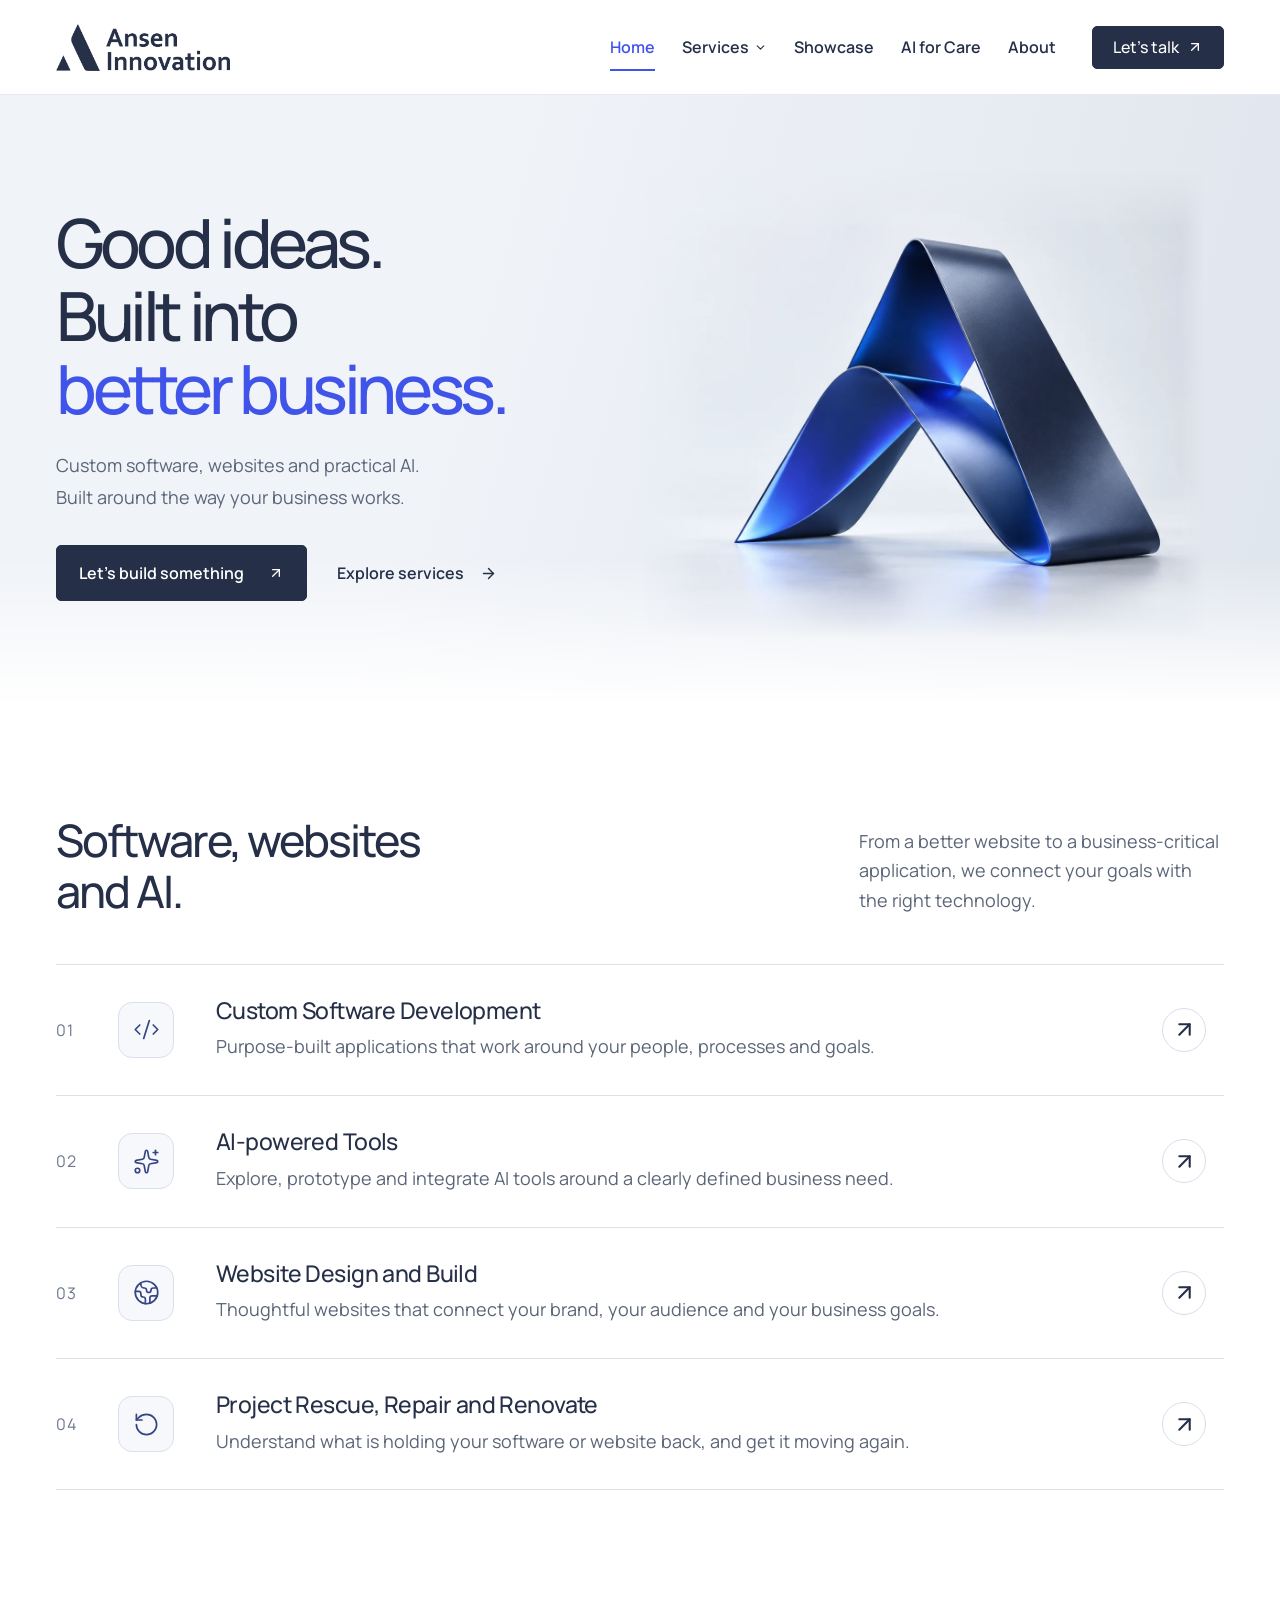
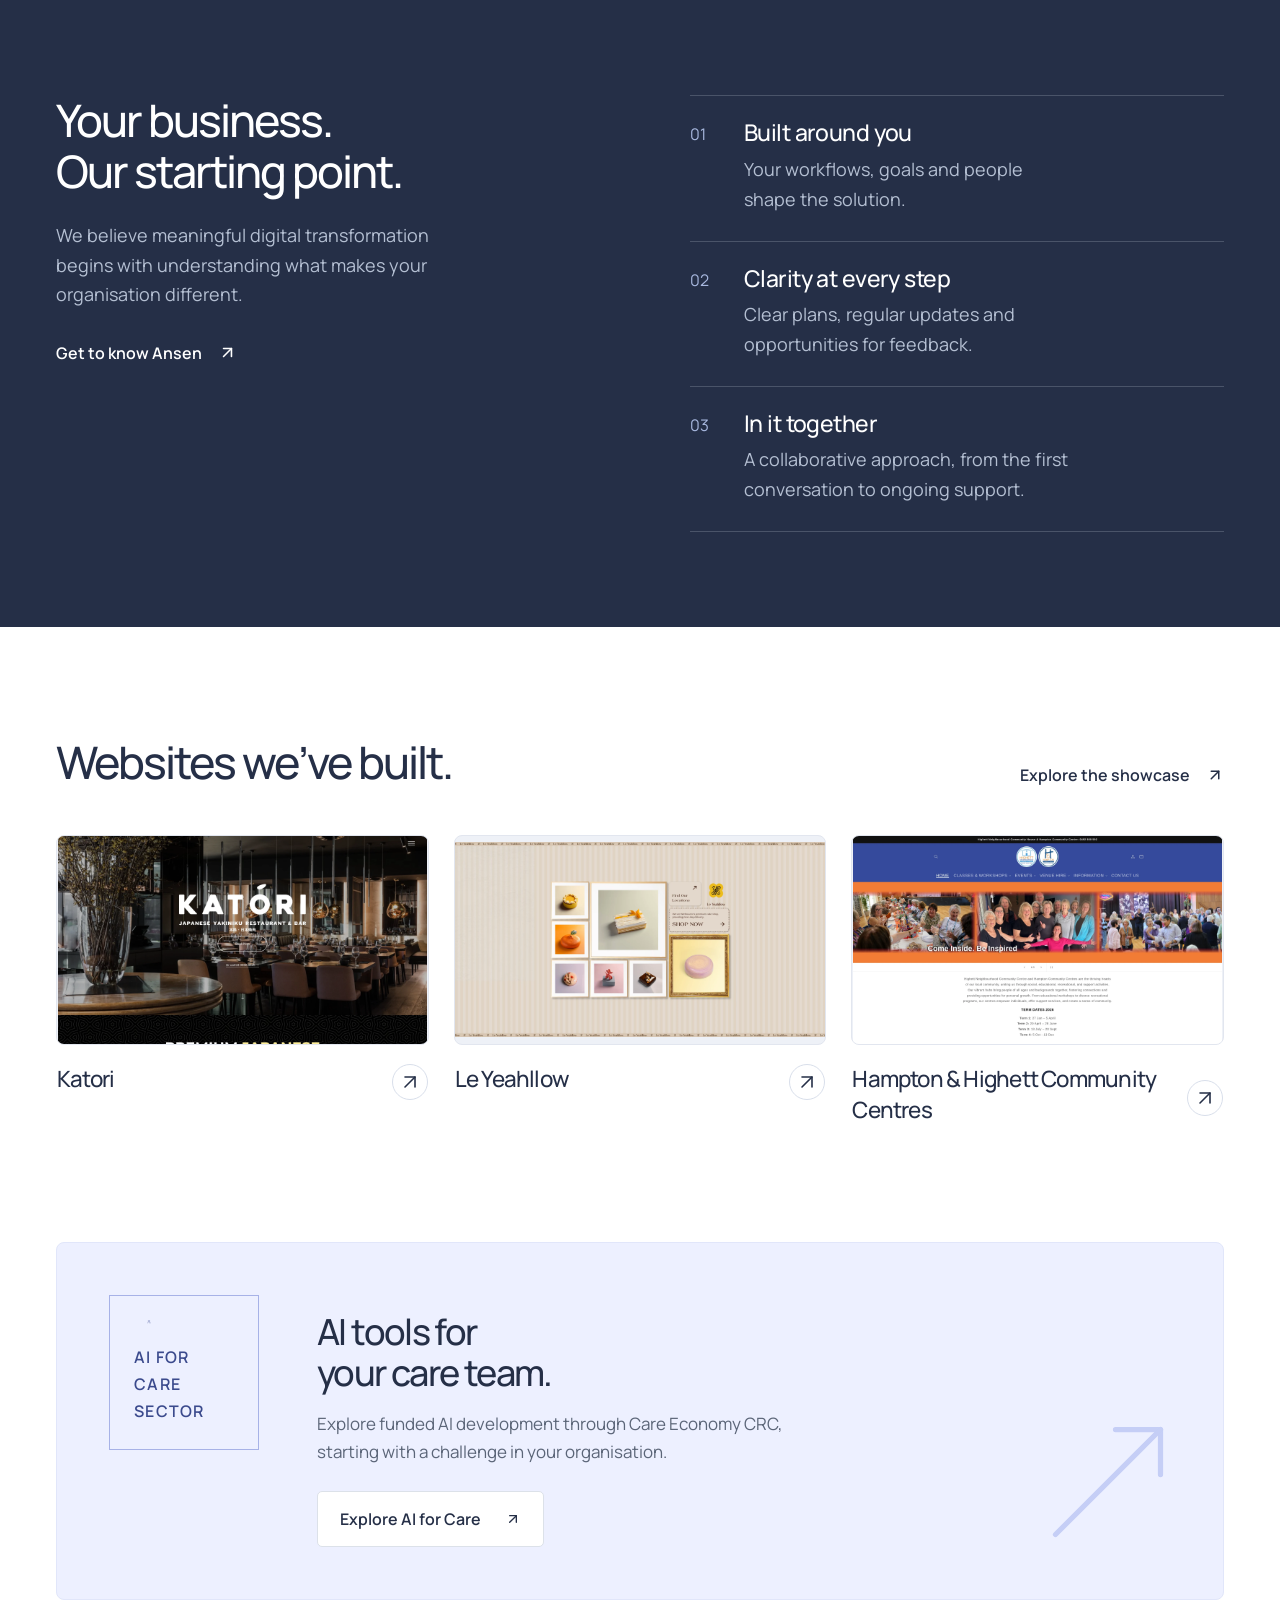
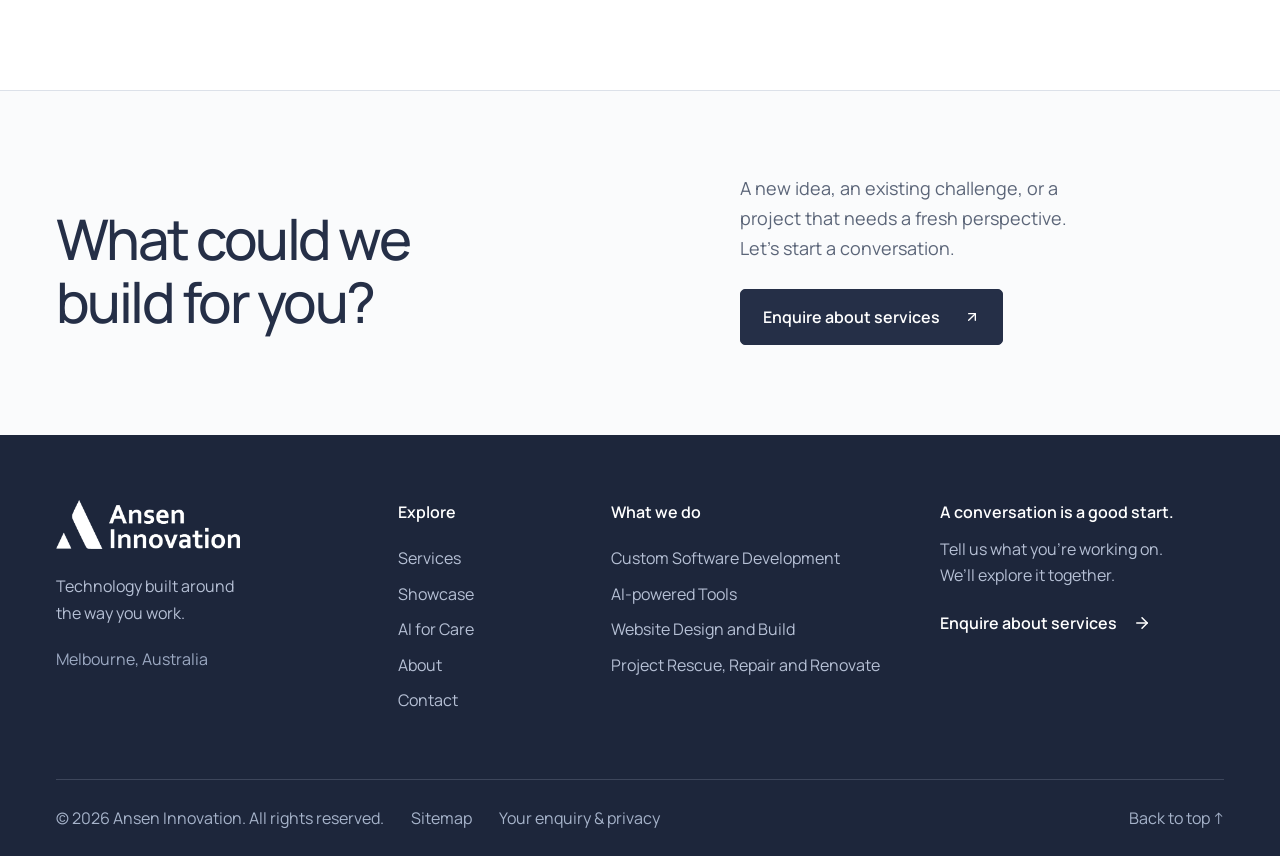
==== commit 400bfa6e: "update" ====
--- a/index.html
+++ b/index.html
@@ -1,2 +1,2 @@
 <!DOCTYPE html>
-<html lang="en-AU"><head><meta charset="utf-8"><meta name="viewport" content="width=device-width, initial-scale=1"><link rel="stylesheet" href="./assets/site.css"><title>Custom Software, AI &amp; Website Development in Melbourne | Ansen Innovation</title><meta name="description" content="Ansen Innovation builds custom software, websites and practical AI tools. A Melbourne technology partner for business projects and care sector collaboration."><meta name="robots" content="noindex, nofollow"><meta property="og:title" content="Custom Software, AI &amp; Website Development in Melbourne | Ansen Innovation"><meta property="og:description" content="Ansen Innovation builds custom software, websites and practical AI tools. A Melbourne technology partner for business projects and care sector collaboration."><meta property="og:site_name" content="Ansen Innovation"><meta property="og:type" content="website"><meta property="og:locale" content="en_AU"><meta name="twitter:card" content="summary"><meta name="twitter:title" content="Custom Software, AI &amp; Website Development in Melbourne | Ansen Innovation"><meta name="twitter:description" content="Ansen Innovation builds custom software, websites and practical AI tools. A Melbourne technology partner for business projects and care sector collaboration."><link data-vinext-streamed-icon="/index.html:82c1s8:0" rel="shortcut icon" href="./favicon.png"><link data-vinext-streamed-icon="/index.html:82c1s8:1" rel="icon" href="./favicon.png"></head><body><a class="skip-link" href="#main">Skip to content</a><header class="site-header"><div class="header-inner"><a href="./index.html" class="brand" aria-label="Ansen Innovation home"><img src="./images/ansen-logo.png" width="608" height="163" alt="Ansen Innovation"></a><button class="menu-toggle" aria-label="Open navigation" aria-expanded="false" aria-controls="main-navigation"><svg xmlns="http://www.w3.org/2000/svg" width="24" height="24" viewBox="0 0 24 24" fill="none" stroke="currentColor" stroke-width="2" stroke-linecap="round" stroke-linejoin="round" class="lucide lucide-menu" aria-hidden="true"><path d="M4 5h16"></path><path d="M4 12h16"></path><path d="M4 19h16"></path></svg></button><nav id="main-navigation" aria-label="Main navigation" class="navigation"><div class="nav-group"><a class="nav-link active" href="./index.html" aria-current="page">Home</a></div><div class="nav-group has-submenu"><a class="nav-link" href="./services.html">Services<svg xmlns="http://www.w3.org/2000/svg" width="13" height="13" viewBox="0 0 24 24" fill="none" stroke="currentColor" stroke-width="2" stroke-linecap="round" stroke-linejoin="round" class="lucide lucide-chevron-down" aria-hidden="true"><path d="m6 9 6 6 6-6"></path></svg></a><div class="submenu"><a href="./custom-software-development.html">Custom Software Development<svg xmlns="http://www.w3.org/2000/svg" width="15" height="15" viewBox="0 0 24 24" fill="none" stroke="currentColor" stroke-width="2" stroke-linecap="round" stroke-linejoin="round" class="lucide lucide-arrow-up-right" aria-hidden="true"><path d="M7 7h10v10"></path><path d="M7 17 17 7"></path></svg></a><a href="./ai-powered-tools.html">AI-powered Tools<svg xmlns="http://www.w3.org/2000/svg" width="15" height="15" viewBox="0 0 24 24" fill="none" stroke="currentColor" stroke-width="2" stroke-linecap="round" stroke-linejoin="round" class="lucide lucide-arrow-up-right" aria-hidden="true"><path d="M7 7h10v10"></path><path d="M7 17 17 7"></path></svg></a><a href="./website-design-and-build.html">Website Design and Build<svg xmlns="http://www.w3.org/2000/svg" width="15" height="15" viewBox="0 0 24 24" fill="none" stroke="currentColor" stroke-width="2" stroke-linecap="round" stroke-linejoin="round" class="lucide lucide-arrow-up-right" aria-hidden="true"><path d="M7 7h10v10"></path><path d="M7 17 17 7"></path></svg></a><a href="./project-rescue-repair-and-renovate.html">Project Rescue, Repair and Renovate<svg xmlns="http://www.w3.org/2000/svg" width="15" height="15" viewBox="0 0 24 24" fill="none" stroke="currentColor" stroke-width="2" stroke-linecap="round" stroke-linejoin="round" class="lucide lucide-arrow-up-right" aria-hidden="true"><path d="M7 7h10v10"></path><path d="M7 17 17 7"></path></svg></a></div></div><div class="nav-group"><a class="nav-link" href="./showcase.html">Showcase</a></div><div class="nav-group"><a class="nav-link" href="./collaboration.html">Collaboration</a></div><div class="nav-group"><a class="nav-link" href="./about.html">About</a></div></nav><a href="./contact.html" data-slot="button" data-variant="default" data-size="default" class="inline-flex shrink-0 items-center justify-center gap-2 rounded-md text-sm font-medium whitespace-nowrap transition-all outline-none focus-visible:border-ring focus-visible:ring-[3px] focus-visible:ring-ring/50 disabled:pointer-events-none disabled:opacity-50 aria-invalid:border-destructive aria-invalid:ring-destructive/20 dark:aria-invalid:ring-destructive/40 [&amp;_svg]:pointer-events-none [&amp;_svg]:shrink-0 [&amp;_svg:not([class*='size-'])]:size-4 bg-primary text-primary-foreground hover:bg-primary/90 h-9 px-4 py-2 has-[&gt;svg]:px-3 header-cta">Let’s talk <svg xmlns="http://www.w3.org/2000/svg" width="17" height="17" viewBox="0 0 24 24" fill="none" stroke="currentColor" stroke-width="2" stroke-linecap="round" stroke-linejoin="round" class="lucide lucide-arrow-up-right" aria-hidden="true"><path d="M7 7h10v10"></path><path d="M7 17 17 7"></path></svg></a></div></header><main id="main"><section class="home-hero" id="top"><div class="wrap hero-grid"><div class="hero-copy"><div class="eyebrow"><span></span>YOUR MELBOURNE TECHNOLOGY PARTNER</div><h1>Good ideas.<br>Built into<br><em>better business.</em></h1><p>Custom software, websites and practical AI.<br class="desktop-break"> Built around the way your business works.</p><div class="hero-actions"><a href="./contact.html" data-slot="button" data-variant="default" data-size="default" class="inline-flex shrink-0 items-center justify-center gap-2 rounded-md text-sm font-medium whitespace-nowrap transition-all outline-none focus-visible:border-ring focus-visible:ring-[3px] focus-visible:ring-ring/50 disabled:pointer-events-none disabled:opacity-50 aria-invalid:border-destructive aria-invalid:ring-destructive/20 dark:aria-invalid:ring-destructive/40 [&amp;_svg]:pointer-events-none [&amp;_svg]:shrink-0 [&amp;_svg:not([class*='size-'])]:size-4 bg-primary text-primary-foreground hover:bg-primary/90 h-9 px-4 py-2 has-[&gt;svg]:px-3 action-button">Let’s build something<svg xmlns="http://www.w3.org/2000/svg" width="18" height="18" viewBox="0 0 24 24" fill="none" stroke="currentColor" stroke-width="2" stroke-linecap="round" stroke-linejoin="round" class="lucide lucide-arrow-up-right" aria-hidden="true"><path d="M7 7h10v10"></path><path d="M7 17 17 7"></path></svg></a><a class="text-link" href="./services.html">Explore services <svg xmlns="http://www.w3.org/2000/svg" width="17" height="17" viewBox="0 0 24 24" fill="none" stroke="currentColor" stroke-width="2" stroke-linecap="round" stroke-linejoin="round" class="lucide lucide-arrow-right" aria-hidden="true"><path d="M5 12h14"></path><path d="m12 5 7 7-7 7"></path></svg></a></div><div class="hero-footnote"><span class="tiny-line"></span>Thoughtful design. Practical technology. Shared progress.</div></div><div class="hero-art"><img src="./images/ansen-sculpture.webp" alt="Abstract sculptural A in Ansen’s navy and blue colours" width="1536" height="1024" fetchpriority="high"><div class="art-label"><span>ANSEN INNOVATION</span><span>Built with purpose. ↗</span></div></div></div><div class="wrap hero-bottom"><span>Understanding your business comes first.</span><a href="#services">Discover what we do <span>↓</span></a></div></section><section class="section wrap" id="services"><div class="section-heading"><div><p class="section-label"><span>01</span>WHAT WE DO</p><h2>Technology that<br>moves you forward.</h2></div><p>From a better website to a business-critical application, we connect your goals with the right technology.</p></div><div class="service-rows"><a class="service-row" href="./custom-software-development.html"><span class="row-number">0<!-- -->1</span><span class="service-icon"><svg xmlns="http://www.w3.org/2000/svg" width="27" height="27" viewBox="0 0 24 24" fill="none" stroke="currentColor" stroke-width="1.5" stroke-linecap="round" stroke-linejoin="round" class="lucide lucide-code-xml" aria-hidden="true"><path d="m18 16 4-4-4-4"></path><path d="m6 8-4 4 4 4"></path><path d="m14.5 4-5 16"></path></svg></span><div><h3>Custom Software Development</h3><p>Purpose-built applications that work around your people, processes and goals.</p></div><span class="row-arrow"><svg xmlns="http://www.w3.org/2000/svg" width="25" height="25" viewBox="0 0 24 24" fill="none" stroke="currentColor" stroke-width="2" stroke-linecap="round" stroke-linejoin="round" class="lucide lucide-arrow-up-right" aria-hidden="true"><path d="M7 7h10v10"></path><path d="M7 17 17 7"></path></svg></span></a><a class="service-row" href="./ai-powered-tools.html"><span class="row-number">0<!-- -->2</span><span class="service-icon"><svg xmlns="http://www.w3.org/2000/svg" width="27" height="27" viewBox="0 0 24 24" fill="none" stroke="currentColor" stroke-width="1.5" stroke-linecap="round" stroke-linejoin="round" class="lucide lucide-sparkles" aria-hidden="true"><path d="M11.017 2.814a1 1 0 0 1 1.966 0l1.051 5.558a2 2 0 0 0 1.594 1.594l5.558 1.051a1 1 0 0 1 0 1.966l-5.558 1.051a2 2 0 0 0-1.594 1.594l-1.051 5.558a1 1 0 0 1-1.966 0l-1.051-5.558a2 2 0 0 0-1.594-1.594l-5.558-1.051a1 1 0 0 1 0-1.966l5.558-1.051a2 2 0 0 0 1.594-1.594z"></path><path d="M20 2v4"></path><path d="M22 4h-4"></path><circle cx="4" cy="20" r="2"></circle></svg></span><div><h3>AI-powered Tools</h3><p>Explore, prototype and integrate AI tools around a clearly defined business need.</p></div><span class="row-arrow"><svg xmlns="http://www.w3.org/2000/svg" width="25" height="25" viewBox="0 0 24 24" fill="none" stroke="currentColor" stroke-width="2" stroke-linecap="round" stroke-linejoin="round" class="lucide lucide-arrow-up-right" aria-hidden="true"><path d="M7 7h10v10"></path><path d="M7 17 17 7"></path></svg></span></a><a class="service-row" href="./website-design-and-build.html"><span class="row-number">0<!-- -->3</span><span class="service-icon"><svg xmlns="http://www.w3.org/2000/svg" width="27" height="27" viewBox="0 0 24 24" fill="none" stroke="currentColor" stroke-width="1.5" stroke-linecap="round" stroke-linejoin="round" class="lucide lucide-earth" aria-hidden="true"><path d="M21.54 15H17a2 2 0 0 0-2 2v4.54"></path><path d="M7 3.34V5a3 3 0 0 0 3 3a2 2 0 0 1 2 2c0 1.1.9 2 2 2a2 2 0 0 0 2-2c0-1.1.9-2 2-2h3.17"></path><path d="M11 21.95V18a2 2 0 0 0-2-2a2 2 0 0 1-2-2v-1a2 2 0 0 0-2-2H2.05"></path><circle cx="12" cy="12" r="10"></circle></svg></span><div><h3>Website Design and Build</h3><p>Thoughtful websites that connect your brand, your audience and your business goals.</p></div><span class="row-arrow"><svg xmlns="http://www.w3.org/2000/svg" width="25" height="25" viewBox="0 0 24 24" fill="none" stroke="currentColor" stroke-width="2" stroke-linecap="round" stroke-linejoin="round" class="lucide lucide-arrow-up-right" aria-hidden="true"><path d="M7 7h10v10"></path><path d="M7 17 17 7"></path></svg></span></a><a class="service-row" href="./project-rescue-repair-and-renovate.html"><span class="row-number">0<!-- -->4</span><span class="service-icon"><svg xmlns="http://www.w3.org/2000/svg" width="27" height="27" viewBox="0 0 24 24" fill="none" stroke="currentColor" stroke-width="1.5" stroke-linecap="round" stroke-linejoin="round" class="lucide lucide-rotate-ccw" aria-hidden="true"><path d="M3 12a9 9 0 1 0 9-9 9.75 9.75 0 0 0-6.74 2.74L3 8"></path><path d="M3 3v5h5"></path></svg></span><div><h3>Project Rescue, Repair and Renovate</h3><p>Understand what is holding your software or website back, and get it moving again.</p></div><span class="row-arrow"><svg xmlns="http://www.w3.org/2000/svg" width="25" height="25" viewBox="0 0 24 24" fill="none" stroke="currentColor" stroke-width="2" stroke-linecap="round" stroke-linejoin="round" class="lucide lucide-arrow-up-right" aria-hidden="true"><path d="M7 7h10v10"></path><path d="M7 17 17 7"></path></svg></span></a></div></section><section class="why-section"><div class="wrap why-grid"><div><p class="section-label"><span>02</span>WHY ANSEN</p><h2>Your business.<br>Our starting point.</h2><p>We believe meaningful digital transformation begins with understanding what makes your organisation different.</p><a class="text-link light" href="./about.html">Get to know Ansen <svg xmlns="http://www.w3.org/2000/svg" width="19" height="19" viewBox="0 0 24 24" fill="none" stroke="currentColor" stroke-width="2" stroke-linecap="round" stroke-linejoin="round" class="lucide lucide-arrow-up-right" aria-hidden="true"><path d="M7 7h10v10"></path><path d="M7 17 17 7"></path></svg></a></div><div class="why-values"><div><span>01</span><h3>Built around you</h3><p>Your workflows, goals and people shape the solution.</p></div><div><span>02</span><h3>Clarity at every step</h3><p>Clear plans, regular updates and opportunities for feedback.</p></div><div><span>03</span><h3>In it together</h3><p>A collaborative approach, from the first conversation to ongoing support.</p></div></div></div></section><section class="section wrap showcase-home"><div class="section-heading"><div><p class="section-label"><span>03</span>SHOWCASE</p><h2>Make the digital<br>feel effortless.</h2></div><a class="text-link" href="./showcase.html">Explore the showcase <svg xmlns="http://www.w3.org/2000/svg" width="18" height="18" viewBox="0 0 24 24" fill="none" stroke="currentColor" stroke-width="2" stroke-linecap="round" stroke-linejoin="round" class="lucide lucide-arrow-up-right" aria-hidden="true"><path d="M7 7h10v10"></path><path d="M7 17 17 7"></path></svg></a></div><div class="portfolio-grid portfolio-grid-compact"><article class="portfolio-project" id="katori"><a class="portfolio-link" href="https://www.katori.com.au/" target="_blank" rel="noopener noreferrer" aria-label="Visit Katori website (opens in a new tab)"><div class="portfolio-preview"><img src="./images/showcase/katori.webp" alt="Katori website homepage" width="2048" height="1152" loading="lazy" decoding="async"><span class="portfolio-visit" aria-hidden="true">Visit website <svg xmlns="http://www.w3.org/2000/svg" width="17" height="17" viewBox="0 0 24 24" fill="none" stroke="currentColor" stroke-width="2" stroke-linecap="round" stroke-linejoin="round" class="lucide lucide-arrow-up-right" aria-hidden="true"><path d="M7 7h10v10"></path><path d="M7 17 17 7"></path></svg></span></div><div class="portfolio-caption"><div><p class="portfolio-sector">Japanese dining</p><h3>Katori</h3><p class="portfolio-domain">katori.com.au</p></div><span class="portfolio-arrow" aria-hidden="true"><svg xmlns="http://www.w3.org/2000/svg" width="24" height="24" viewBox="0 0 24 24" fill="none" stroke="currentColor" stroke-width="1.6" stroke-linecap="round" stroke-linejoin="round" class="lucide lucide-arrow-up-right" aria-hidden="true"><path d="M7 7h10v10"></path><path d="M7 17 17 7"></path></svg></span></div></a></article><article class="portfolio-project" id="le-yeahllow"><a class="portfolio-link" href="https://www.leyeahllow.com.au/" target="_blank" rel="noopener noreferrer" aria-label="Visit Le Yeahllow website (opens in a new tab)"><div class="portfolio-preview"><img src="./images/showcase/le-yeahllow.webp" alt="Le Yeahllow website homepage" width="2048" height="1079" loading="lazy" decoding="async"><span class="portfolio-visit" aria-hidden="true">Visit website <svg xmlns="http://www.w3.org/2000/svg" width="17" height="17" viewBox="0 0 24 24" fill="none" stroke="currentColor" stroke-width="2" stroke-linecap="round" stroke-linejoin="round" class="lucide lucide-arrow-up-right" aria-hidden="true"><path d="M7 7h10v10"></path><path d="M7 17 17 7"></path></svg></span></div><div class="portfolio-caption"><div><p class="portfolio-sector">Patisserie</p><h3>Le Yeahllow</h3><p class="portfolio-domain">leyeahllow.com.au</p></div><span class="portfolio-arrow" aria-hidden="true"><svg xmlns="http://www.w3.org/2000/svg" width="24" height="24" viewBox="0 0 24 24" fill="none" stroke="currentColor" stroke-width="1.6" stroke-linecap="round" stroke-linejoin="round" class="lucide lucide-arrow-up-right" aria-hidden="true"><path d="M7 7h10v10"></path><path d="M7 17 17 7"></path></svg></span></div></a></article><article class="portfolio-project" id="webooking"><a class="portfolio-link" href="https://webooking.com.au/" target="_blank" rel="noopener noreferrer" aria-label="Visit WeBooking website (opens in a new tab)"><div class="portfolio-preview"><img src="./images/showcase/webooking.webp" alt="WeBooking website homepage" width="2048" height="1152" loading="lazy" decoding="async"><span class="portfolio-visit" aria-hidden="true">Visit website <svg xmlns="http://www.w3.org/2000/svg" width="17" height="17" viewBox="0 0 24 24" fill="none" stroke="currentColor" stroke-width="2" stroke-linecap="round" stroke-linejoin="round" class="lucide lucide-arrow-up-right" aria-hidden="true"><path d="M7 7h10v10"></path><path d="M7 17 17 7"></path></svg></span></div><div class="portfolio-caption"><div><p class="portfolio-sector">Booking software</p><h3>WeBooking</h3><p class="portfolio-domain">webooking.com.au</p></div><span class="portfolio-arrow" aria-hidden="true"><svg xmlns="http://www.w3.org/2000/svg" width="24" height="24" viewBox="0 0 24 24" fill="none" stroke="currentColor" stroke-width="1.6" stroke-linecap="round" stroke-linejoin="round" class="lucide lucide-arrow-up-right" aria-hidden="true"><path d="M7 7h10v10"></path><path d="M7 17 17 7"></path></svg></span></div></a></article></div></section><section class="care-banner wrap"><div class="care-badge"><svg xmlns="http://www.w3.org/2000/svg" width="30" height="30" viewBox="0 0 24 24" fill="none" stroke="currentColor" stroke-width="1.4" stroke-linecap="round" stroke-linejoin="round" class="lucide lucide-users" aria-hidden="true"><path d="M16 21v-2a4 4 0 0 0-4-4H6a4 4 0 0 0-4 4v2"></path><path d="M16 3.128a4 4 0 0 1 0 7.744"></path><path d="M22 21v-2a4 4 0 0 0-3-3.87"></path><circle cx="9" cy="7" r="4"></circle></svg><span>AI FOR<br>CARE SECTOR</span></div><div><div class="eyebrow"><span></span>COLLABORATION / CARE ECONOMY CRC</div><h2>Better tools.<br>More possibilities for care.</h2><p>We’re welcoming care providers and partners to explore practical AI-powered tools for the sector.</p><a href="./collaboration.html" data-slot="button" data-variant="default" data-size="default" class="inline-flex shrink-0 items-center justify-center gap-2 rounded-md text-sm font-medium whitespace-nowrap transition-all outline-none focus-visible:border-ring focus-visible:ring-[3px] focus-visible:ring-ring/50 disabled:pointer-events-none disabled:opacity-50 aria-invalid:border-destructive aria-invalid:ring-destructive/20 dark:aria-invalid:ring-destructive/40 [&amp;_svg]:pointer-events-none [&amp;_svg]:shrink-0 [&amp;_svg:not([class*='size-'])]:size-4 bg-primary text-primary-foreground hover:bg-primary/90 h-9 px-4 py-2 has-[&gt;svg]:px-3 action-button secondary">Explore the initiative<svg xmlns="http://www.w3.org/2000/svg" width="18" height="18" viewBox="0 0 24 24" fill="none" stroke="currentColor" stroke-width="2" stroke-linecap="round" stroke-linejoin="round" class="lucide lucide-arrow-up-right" aria-hidden="true"><path d="M7 7h10v10"></path><path d="M7 17 17 7"></path></svg></a></div><span class="care-big-arrow" aria-hidden="true"><svg xmlns="http://www.w3.org/2000/svg" width="24" height="24" viewBox="0 0 24 24" fill="none" stroke="currentColor" stroke-width="0.7" stroke-linecap="round" stroke-linejoin="round" class="lucide lucide-move-up-right" aria-hidden="true"><path d="M13 5H19V11"></path><path d="M19 5L5 19"></path></svg></span></section><section class="closing"><div class="wrap closing-inner"><div><div class="eyebrow"><span></span>FROM AN IDEA TO THE NEXT STEP</div><h2>What could we<br>build for you?</h2></div><div><p>A new idea, an existing challenge, or a project that needs a fresh perspective. Let’s start a conversation.</p><a href="./contact.html" data-slot="button" data-variant="default" data-size="default" class="inline-flex shrink-0 items-center justify-center gap-2 rounded-md text-sm font-medium whitespace-nowrap transition-all outline-none focus-visible:border-ring focus-visible:ring-[3px] focus-visible:ring-ring/50 disabled:pointer-events-none disabled:opacity-50 aria-invalid:border-destructive aria-invalid:ring-destructive/20 dark:aria-invalid:ring-destructive/40 [&amp;_svg]:pointer-events-none [&amp;_svg]:shrink-0 [&amp;_svg:not([class*='size-'])]:size-4 bg-primary text-primary-foreground hover:bg-primary/90 h-9 px-4 py-2 has-[&gt;svg]:px-3 action-button">Enquire about services<svg xmlns="http://www.w3.org/2000/svg" width="18" height="18" viewBox="0 0 24 24" fill="none" stroke="currentColor" stroke-width="2" stroke-linecap="round" stroke-linejoin="round" class="lucide lucide-arrow-up-right" aria-hidden="true"><path d="M7 7h10v10"></path><path d="M7 17 17 7"></path></svg></a></div></div></section></main><!--$--><!--/$--><footer class="site-footer"><div class="wrap footer-main"><div><a class="brand footer-brand" href="./index.html"><img src="./images/ansen-logo.png" width="608" height="163" alt="Ansen Innovation"></a><p>Technology built around<br>the way you work.</p><span class="footer-location">Melbourne, Australia</span></div><div class="footer-column"><h2>Explore</h2><a href="./services.html">Services</a><a href="./showcase.html">Showcase</a><a href="./collaboration.html">Collaboration</a><a href="./about.html">About</a><a href="./contact.html">Contact</a></div><div class="footer-column"><h2>What we do</h2><a href="./custom-software-development.html">Custom Software Development</a><a href="./ai-powered-tools.html">AI-powered Tools</a><a href="./website-design-and-build.html">Website Design and Build</a><a href="./project-rescue-repair-and-renovate.html">Project Rescue, Repair and Renovate</a></div><div class="footer-note"><h2>A conversation is a good start.</h2><p>Tell us what you’re working on.<br>We’ll explore it together.</p><a href="./contact.html" class="text-link light">Enquire about services <svg xmlns="http://www.w3.org/2000/svg" width="18" height="18" viewBox="0 0 24 24" fill="none" stroke="currentColor" stroke-width="2" stroke-linecap="round" stroke-linejoin="round" class="lucide lucide-arrow-right" aria-hidden="true"><path d="M5 12h14"></path><path d="m12 5 7 7-7 7"></path></svg></a></div></div><div class="wrap footer-bottom"><span>© <!-- -->2026<!-- --> Ansen Innovation. All rights reserved.</span><a href="./sitemap.html">Sitemap</a><a href="./contact.html#privacy">Your enquiry &amp; privacy</a><a class="back-top" href="#top">Back to top ↑</a></div></footer><div hidden=""><!--$?--><template id="B:0"></template><!--/$--></div><div hidden id="S:0"><div hidden=""></div></div><script src="./assets/site.js" defer></script></body></html>+<html lang="en-AU"><head><meta charset="utf-8"><meta name="viewport" content="width=device-width, initial-scale=1"><link rel="stylesheet" href="./assets/site.css"><title>Custom Software, AI &amp; Website Development in Melbourne | Ansen Innovation</title><meta name="description" content="Ansen Innovation builds custom software, websites and practical AI tools. A Melbourne technology partner for business projects and care sector collaboration."><meta name="robots" content="noindex, nofollow"><meta property="og:title" content="Custom Software, AI &amp; Website Development in Melbourne | Ansen Innovation"><meta property="og:description" content="Ansen Innovation builds custom software, websites and practical AI tools. A Melbourne technology partner for business projects and care sector collaboration."><meta property="og:site_name" content="Ansen Innovation"><meta property="og:type" content="website"><meta property="og:locale" content="en_AU"><meta name="twitter:card" content="summary"><meta name="twitter:title" content="Custom Software, AI &amp; Website Development in Melbourne | Ansen Innovation"><meta name="twitter:description" content="Ansen Innovation builds custom software, websites and practical AI tools. A Melbourne technology partner for business projects and care sector collaboration."><link data-vinext-streamed-icon="/index.html:82c1s8:0" rel="shortcut icon" href="./favicon.png"><link data-vinext-streamed-icon="/index.html:82c1s8:1" rel="icon" href="./favicon.png"></head><body><a class="skip-link" href="#main">Skip to content</a><header class="site-header"><div class="header-inner"><a href="./index.html" class="brand" aria-label="Ansen Innovation home"><img src="./images/ansen-logo.png" width="608" height="163" alt="Ansen Innovation"></a><button class="menu-toggle" aria-label="Open navigation" aria-expanded="false" aria-controls="main-navigation"><svg xmlns="http://www.w3.org/2000/svg" width="24" height="24" viewBox="0 0 24 24" fill="none" stroke="currentColor" stroke-width="2" stroke-linecap="round" stroke-linejoin="round" class="lucide lucide-menu" aria-hidden="true"><path d="M4 5h16"></path><path d="M4 12h16"></path><path d="M4 19h16"></path></svg></button><nav id="main-navigation" aria-label="Main navigation" class="navigation"><div class="nav-group"><a class="nav-link active" href="./index.html" aria-current="page">Home</a></div><div class="nav-group has-submenu"><a class="nav-link" href="./services.html">Services<svg xmlns="http://www.w3.org/2000/svg" width="13" height="13" viewBox="0 0 24 24" fill="none" stroke="currentColor" stroke-width="2" stroke-linecap="round" stroke-linejoin="round" class="lucide lucide-chevron-down" aria-hidden="true"><path d="m6 9 6 6 6-6"></path></svg></a><div class="submenu"><a href="./custom-software-development.html">Custom Software Development<svg xmlns="http://www.w3.org/2000/svg" width="15" height="15" viewBox="0 0 24 24" fill="none" stroke="currentColor" stroke-width="2" stroke-linecap="round" stroke-linejoin="round" class="lucide lucide-arrow-up-right" aria-hidden="true"><path d="M7 7h10v10"></path><path d="M7 17 17 7"></path></svg></a><a href="./ai-powered-tools.html">AI-powered Tools<svg xmlns="http://www.w3.org/2000/svg" width="15" height="15" viewBox="0 0 24 24" fill="none" stroke="currentColor" stroke-width="2" stroke-linecap="round" stroke-linejoin="round" class="lucide lucide-arrow-up-right" aria-hidden="true"><path d="M7 7h10v10"></path><path d="M7 17 17 7"></path></svg></a><a href="./website-design-and-build.html">Website Design and Build<svg xmlns="http://www.w3.org/2000/svg" width="15" height="15" viewBox="0 0 24 24" fill="none" stroke="currentColor" stroke-width="2" stroke-linecap="round" stroke-linejoin="round" class="lucide lucide-arrow-up-right" aria-hidden="true"><path d="M7 7h10v10"></path><path d="M7 17 17 7"></path></svg></a><a href="./project-rescue-repair-and-renovate.html">Project Rescue, Repair and Renovate<svg xmlns="http://www.w3.org/2000/svg" width="15" height="15" viewBox="0 0 24 24" fill="none" stroke="currentColor" stroke-width="2" stroke-linecap="round" stroke-linejoin="round" class="lucide lucide-arrow-up-right" aria-hidden="true"><path d="M7 7h10v10"></path><path d="M7 17 17 7"></path></svg></a></div></div><div class="nav-group"><a class="nav-link" href="./showcase.html">Showcase</a></div><div class="nav-group"><a class="nav-link" href="./collaboration.html">AI for Care</a></div><div class="nav-group"><a class="nav-link" href="./about.html">About</a></div></nav><a href="./contact.html" data-slot="button" data-variant="default" data-size="default" class="inline-flex shrink-0 items-center justify-center gap-2 rounded-md text-sm font-medium whitespace-nowrap transition-all outline-none focus-visible:border-ring focus-visible:ring-[3px] focus-visible:ring-ring/50 disabled:pointer-events-none disabled:opacity-50 aria-invalid:border-destructive aria-invalid:ring-destructive/20 dark:aria-invalid:ring-destructive/40 [&amp;_svg]:pointer-events-none [&amp;_svg]:shrink-0 [&amp;_svg:not([class*='size-'])]:size-4 bg-primary text-primary-foreground hover:bg-primary/90 h-9 px-4 py-2 has-[&gt;svg]:px-3 header-cta">Let’s talk <svg xmlns="http://www.w3.org/2000/svg" width="17" height="17" viewBox="0 0 24 24" fill="none" stroke="currentColor" stroke-width="2" stroke-linecap="round" stroke-linejoin="round" class="lucide lucide-arrow-up-right" aria-hidden="true"><path d="M7 7h10v10"></path><path d="M7 17 17 7"></path></svg></a></div></header><main id="main"><section class="home-hero" id="top"><div class="wrap hero-grid"><div class="hero-copy"><h1>Good ideas.<br>Built into<br><em>better business.</em></h1><p>Custom software, websites and practical AI.<br class="desktop-break"> Built around the way your business works.</p><div class="hero-actions"><a href="./contact.html" data-slot="button" data-variant="default" data-size="default" class="inline-flex shrink-0 items-center justify-center gap-2 rounded-md text-sm font-medium whitespace-nowrap transition-all outline-none focus-visible:border-ring focus-visible:ring-[3px] focus-visible:ring-ring/50 disabled:pointer-events-none disabled:opacity-50 aria-invalid:border-destructive aria-invalid:ring-destructive/20 dark:aria-invalid:ring-destructive/40 [&amp;_svg]:pointer-events-none [&amp;_svg]:shrink-0 [&amp;_svg:not([class*='size-'])]:size-4 bg-primary text-primary-foreground hover:bg-primary/90 h-9 px-4 py-2 has-[&gt;svg]:px-3 action-button">Let’s build something<svg xmlns="http://www.w3.org/2000/svg" width="18" height="18" viewBox="0 0 24 24" fill="none" stroke="currentColor" stroke-width="2" stroke-linecap="round" stroke-linejoin="round" class="lucide lucide-arrow-up-right" aria-hidden="true"><path d="M7 7h10v10"></path><path d="M7 17 17 7"></path></svg></a><a class="text-link" href="./services.html">Explore services <svg xmlns="http://www.w3.org/2000/svg" width="17" height="17" viewBox="0 0 24 24" fill="none" stroke="currentColor" stroke-width="2" stroke-linecap="round" stroke-linejoin="round" class="lucide lucide-arrow-right" aria-hidden="true"><path d="M5 12h14"></path><path d="m12 5 7 7-7 7"></path></svg></a></div></div><div class="hero-art"><img src="./images/ansen-sculpture.webp" alt="Abstract sculptural A in Ansen’s navy and blue colours" width="1536" height="1024" fetchpriority="high"></div></div></section><section class="section wrap" id="services"><div class="section-heading"><div><h2>Software, websites<br>and AI.</h2></div><p>From a better website to a business-critical application, we connect your goals with the right technology.</p></div><div class="service-rows"><a class="service-row" href="./custom-software-development.html"><span class="row-number">0<!-- -->1</span><span class="service-icon"><svg xmlns="http://www.w3.org/2000/svg" width="27" height="27" viewBox="0 0 24 24" fill="none" stroke="currentColor" stroke-width="1.5" stroke-linecap="round" stroke-linejoin="round" class="lucide lucide-code-xml" aria-hidden="true"><path d="m18 16 4-4-4-4"></path><path d="m6 8-4 4 4 4"></path><path d="m14.5 4-5 16"></path></svg></span><div><h3>Custom Software Development</h3><p>Purpose-built applications that work around your people, processes and goals.</p></div><span class="row-arrow"><svg xmlns="http://www.w3.org/2000/svg" width="25" height="25" viewBox="0 0 24 24" fill="none" stroke="currentColor" stroke-width="2" stroke-linecap="round" stroke-linejoin="round" class="lucide lucide-arrow-up-right" aria-hidden="true"><path d="M7 7h10v10"></path><path d="M7 17 17 7"></path></svg></span></a><a class="service-row" href="./ai-powered-tools.html"><span class="row-number">0<!-- -->2</span><span class="service-icon"><svg xmlns="http://www.w3.org/2000/svg" width="27" height="27" viewBox="0 0 24 24" fill="none" stroke="currentColor" stroke-width="1.5" stroke-linecap="round" stroke-linejoin="round" class="lucide lucide-sparkles" aria-hidden="true"><path d="M11.017 2.814a1 1 0 0 1 1.966 0l1.051 5.558a2 2 0 0 0 1.594 1.594l5.558 1.051a1 1 0 0 1 0 1.966l-5.558 1.051a2 2 0 0 0-1.594 1.594l-1.051 5.558a1 1 0 0 1-1.966 0l-1.051-5.558a2 2 0 0 0-1.594-1.594l-5.558-1.051a1 1 0 0 1 0-1.966l5.558-1.051a2 2 0 0 0 1.594-1.594z"></path><path d="M20 2v4"></path><path d="M22 4h-4"></path><circle cx="4" cy="20" r="2"></circle></svg></span><div><h3>AI-powered Tools</h3><p>Explore, prototype and integrate AI tools around a clearly defined business need.</p></div><span class="row-arrow"><svg xmlns="http://www.w3.org/2000/svg" width="25" height="25" viewBox="0 0 24 24" fill="none" stroke="currentColor" stroke-width="2" stroke-linecap="round" stroke-linejoin="round" class="lucide lucide-arrow-up-right" aria-hidden="true"><path d="M7 7h10v10"></path><path d="M7 17 17 7"></path></svg></span></a><a class="service-row" href="./website-design-and-build.html"><span class="row-number">0<!-- -->3</span><span class="service-icon"><svg xmlns="http://www.w3.org/2000/svg" width="27" height="27" viewBox="0 0 24 24" fill="none" stroke="currentColor" stroke-width="1.5" stroke-linecap="round" stroke-linejoin="round" class="lucide lucide-earth" aria-hidden="true"><path d="M21.54 15H17a2 2 0 0 0-2 2v4.54"></path><path d="M7 3.34V5a3 3 0 0 0 3 3a2 2 0 0 1 2 2c0 1.1.9 2 2 2a2 2 0 0 0 2-2c0-1.1.9-2 2-2h3.17"></path><path d="M11 21.95V18a2 2 0 0 0-2-2a2 2 0 0 1-2-2v-1a2 2 0 0 0-2-2H2.05"></path><circle cx="12" cy="12" r="10"></circle></svg></span><div><h3>Website Design and Build</h3><p>Thoughtful websites that connect your brand, your audience and your business goals.</p></div><span class="row-arrow"><svg xmlns="http://www.w3.org/2000/svg" width="25" height="25" viewBox="0 0 24 24" fill="none" stroke="currentColor" stroke-width="2" stroke-linecap="round" stroke-linejoin="round" class="lucide lucide-arrow-up-right" aria-hidden="true"><path d="M7 7h10v10"></path><path d="M7 17 17 7"></path></svg></span></a><a class="service-row" href="./project-rescue-repair-and-renovate.html"><span class="row-number">0<!-- -->4</span><span class="service-icon"><svg xmlns="http://www.w3.org/2000/svg" width="27" height="27" viewBox="0 0 24 24" fill="none" stroke="currentColor" stroke-width="1.5" stroke-linecap="round" stroke-linejoin="round" class="lucide lucide-rotate-ccw" aria-hidden="true"><path d="M3 12a9 9 0 1 0 9-9 9.75 9.75 0 0 0-6.74 2.74L3 8"></path><path d="M3 3v5h5"></path></svg></span><div><h3>Project Rescue, Repair and Renovate</h3><p>Understand what is holding your software or website back, and get it moving again.</p></div><span class="row-arrow"><svg xmlns="http://www.w3.org/2000/svg" width="25" height="25" viewBox="0 0 24 24" fill="none" stroke="currentColor" stroke-width="2" stroke-linecap="round" stroke-linejoin="round" class="lucide lucide-arrow-up-right" aria-hidden="true"><path d="M7 7h10v10"></path><path d="M7 17 17 7"></path></svg></span></a></div></section><section class="why-section"><div class="wrap why-grid"><div><h2>Your business.<br>Our starting point.</h2><p>We believe meaningful digital transformation begins with understanding what makes your organisation different.</p><a class="text-link light" href="./about.html">Get to know Ansen <svg xmlns="http://www.w3.org/2000/svg" width="19" height="19" viewBox="0 0 24 24" fill="none" stroke="currentColor" stroke-width="2" stroke-linecap="round" stroke-linejoin="round" class="lucide lucide-arrow-up-right" aria-hidden="true"><path d="M7 7h10v10"></path><path d="M7 17 17 7"></path></svg></a></div><div class="why-values"><div><span>01</span><h3>Built around you</h3><p>Your workflows, goals and people shape the solution.</p></div><div><span>02</span><h3>Clarity at every step</h3><p>Clear plans, regular updates and opportunities for feedback.</p></div><div><span>03</span><h3>In it together</h3><p>A collaborative approach, from the first conversation to ongoing support.</p></div></div></div></section><section class="section wrap showcase-home"><div class="section-heading"><div><h2>Websites we’ve built.</h2></div><a class="text-link" href="./showcase.html">Explore the showcase <svg xmlns="http://www.w3.org/2000/svg" width="18" height="18" viewBox="0 0 24 24" fill="none" stroke="currentColor" stroke-width="2" stroke-linecap="round" stroke-linejoin="round" class="lucide lucide-arrow-up-right" aria-hidden="true"><path d="M7 7h10v10"></path><path d="M7 17 17 7"></path></svg></a></div><div class="portfolio-grid portfolio-grid-compact"><article class="portfolio-project" id="katori"><a class="portfolio-link" href="https://www.katori.com.au/" target="_blank" rel="noopener noreferrer" aria-label="Visit Katori website (opens in a new tab)"><div class="portfolio-preview"><img src="./images/showcase/katori.webp" alt="Katori website homepage" width="2048" height="1152" loading="lazy" decoding="async"><span class="portfolio-visit" aria-hidden="true">Visit website <svg xmlns="http://www.w3.org/2000/svg" width="17" height="17" viewBox="0 0 24 24" fill="none" stroke="currentColor" stroke-width="2" stroke-linecap="round" stroke-linejoin="round" class="lucide lucide-arrow-up-right" aria-hidden="true"><path d="M7 7h10v10"></path><path d="M7 17 17 7"></path></svg></span></div><div class="portfolio-caption"><div><h3>Katori</h3></div><span class="portfolio-arrow" aria-hidden="true"><svg xmlns="http://www.w3.org/2000/svg" width="24" height="24" viewBox="0 0 24 24" fill="none" stroke="currentColor" stroke-width="1.6" stroke-linecap="round" stroke-linejoin="round" class="lucide lucide-arrow-up-right" aria-hidden="true"><path d="M7 7h10v10"></path><path d="M7 17 17 7"></path></svg></span></div></a></article><article class="portfolio-project" id="le-yeahllow"><a class="portfolio-link" href="https://www.leyeahllow.com.au/" target="_blank" rel="noopener noreferrer" aria-label="Visit Le Yeahllow website (opens in a new tab)"><div class="portfolio-preview"><img src="./images/showcase/le-yeahllow.webp" alt="Le Yeahllow website homepage" width="2048" height="1079" loading="lazy" decoding="async"><span class="portfolio-visit" aria-hidden="true">Visit website <svg xmlns="http://www.w3.org/2000/svg" width="17" height="17" viewBox="0 0 24 24" fill="none" stroke="currentColor" stroke-width="2" stroke-linecap="round" stroke-linejoin="round" class="lucide lucide-arrow-up-right" aria-hidden="true"><path d="M7 7h10v10"></path><path d="M7 17 17 7"></path></svg></span></div><div class="portfolio-caption"><div><h3>Le Yeahllow</h3></div><span class="portfolio-arrow" aria-hidden="true"><svg xmlns="http://www.w3.org/2000/svg" width="24" height="24" viewBox="0 0 24 24" fill="none" stroke="currentColor" stroke-width="1.6" stroke-linecap="round" stroke-linejoin="round" class="lucide lucide-arrow-up-right" aria-hidden="true"><path d="M7 7h10v10"></path><path d="M7 17 17 7"></path></svg></span></div></a></article><article class="portfolio-project" id="bayside"><a class="portfolio-link" href="https://baysidecommunitycentres.org.au/" target="_blank" rel="noopener noreferrer" aria-label="Visit Hampton &amp; Highett Community Centres website (opens in a new tab)"><div class="portfolio-preview"><img src="./images/showcase/bayside.webp" alt="Hampton &amp; Highett Community Centres website homepage" width="2048" height="1152" loading="lazy" decoding="async"><span class="portfolio-visit" aria-hidden="true">Visit website <svg xmlns="http://www.w3.org/2000/svg" width="17" height="17" viewBox="0 0 24 24" fill="none" stroke="currentColor" stroke-width="2" stroke-linecap="round" stroke-linejoin="round" class="lucide lucide-arrow-up-right" aria-hidden="true"><path d="M7 7h10v10"></path><path d="M7 17 17 7"></path></svg></span></div><div class="portfolio-caption"><div><h3>Hampton &amp; Highett Community Centres</h3></div><span class="portfolio-arrow" aria-hidden="true"><svg xmlns="http://www.w3.org/2000/svg" width="24" height="24" viewBox="0 0 24 24" fill="none" stroke="currentColor" stroke-width="1.6" stroke-linecap="round" stroke-linejoin="round" class="lucide lucide-arrow-up-right" aria-hidden="true"><path d="M7 7h10v10"></path><path d="M7 17 17 7"></path></svg></span></div></a></article></div></section><section class="care-banner wrap"><div class="care-badge"><svg xmlns="http://www.w3.org/2000/svg" width="30" height="30" viewBox="0 0 24 24" fill="none" stroke="currentColor" stroke-width="1.4" stroke-linecap="round" stroke-linejoin="round" class="lucide lucide-users" aria-hidden="true"><path d="M16 21v-2a4 4 0 0 0-4-4H6a4 4 0 0 0-4 4v2"></path><path d="M16 3.128a4 4 0 0 1 0 7.744"></path><path d="M22 21v-2a4 4 0 0 0-3-3.87"></path><circle cx="9" cy="7" r="4"></circle></svg><span>AI FOR<br>CARE SECTOR</span></div><div><h2>AI tools for<br>your care team.</h2><p>Explore funded AI development through Care Economy CRC, starting with a challenge in your organisation.</p><a href="./collaboration.html" data-slot="button" data-variant="default" data-size="default" class="inline-flex shrink-0 items-center justify-center gap-2 rounded-md text-sm font-medium whitespace-nowrap transition-all outline-none focus-visible:border-ring focus-visible:ring-[3px] focus-visible:ring-ring/50 disabled:pointer-events-none disabled:opacity-50 aria-invalid:border-destructive aria-invalid:ring-destructive/20 dark:aria-invalid:ring-destructive/40 [&amp;_svg]:pointer-events-none [&amp;_svg]:shrink-0 [&amp;_svg:not([class*='size-'])]:size-4 bg-primary text-primary-foreground hover:bg-primary/90 h-9 px-4 py-2 has-[&gt;svg]:px-3 action-button secondary">Explore AI for Care<svg xmlns="http://www.w3.org/2000/svg" width="18" height="18" viewBox="0 0 24 24" fill="none" stroke="currentColor" stroke-width="2" stroke-linecap="round" stroke-linejoin="round" class="lucide lucide-arrow-up-right" aria-hidden="true"><path d="M7 7h10v10"></path><path d="M7 17 17 7"></path></svg></a></div><span class="care-big-arrow" aria-hidden="true"><svg xmlns="http://www.w3.org/2000/svg" width="24" height="24" viewBox="0 0 24 24" fill="none" stroke="currentColor" stroke-width="0.7" stroke-linecap="round" stroke-linejoin="round" class="lucide lucide-move-up-right" aria-hidden="true"><path d="M13 5H19V11"></path><path d="M19 5L5 19"></path></svg></span></section><section class="closing"><div class="wrap closing-inner"><div><h2>What could we<br>build for you?</h2></div><div><p>A new idea, an existing challenge, or a project that needs a fresh perspective. Let’s start a conversation.</p><a href="./contact.html" data-slot="button" data-variant="default" data-size="default" class="inline-flex shrink-0 items-center justify-center gap-2 rounded-md text-sm font-medium whitespace-nowrap transition-all outline-none focus-visible:border-ring focus-visible:ring-[3px] focus-visible:ring-ring/50 disabled:pointer-events-none disabled:opacity-50 aria-invalid:border-destructive aria-invalid:ring-destructive/20 dark:aria-invalid:ring-destructive/40 [&amp;_svg]:pointer-events-none [&amp;_svg]:shrink-0 [&amp;_svg:not([class*='size-'])]:size-4 bg-primary text-primary-foreground hover:bg-primary/90 h-9 px-4 py-2 has-[&gt;svg]:px-3 action-button">Enquire about services<svg xmlns="http://www.w3.org/2000/svg" width="18" height="18" viewBox="0 0 24 24" fill="none" stroke="currentColor" stroke-width="2" stroke-linecap="round" stroke-linejoin="round" class="lucide lucide-arrow-up-right" aria-hidden="true"><path d="M7 7h10v10"></path><path d="M7 17 17 7"></path></svg></a></div></div></section></main><!--$--><!--/$--><footer class="site-footer"><div class="wrap footer-main"><div><a class="brand footer-brand" href="./index.html"><img src="./images/ansen-logo.png" width="608" height="163" alt="Ansen Innovation"></a><p>Technology built around<br>the way you work.</p><span class="footer-location">Melbourne, Australia</span></div><div class="footer-column"><h2>Explore</h2><a href="./services.html">Services</a><a href="./showcase.html">Showcase</a><a href="./collaboration.html">AI for Care</a><a href="./about.html">About</a><a href="./contact.html">Contact</a></div><div class="footer-column"><h2>What we do</h2><a href="./custom-software-development.html">Custom Software Development</a><a href="./ai-powered-tools.html">AI-powered Tools</a><a href="./website-design-and-build.html">Website Design and Build</a><a href="./project-rescue-repair-and-renovate.html">Project Rescue, Repair and Renovate</a></div><div class="footer-note"><h2>A conversation is a good start.</h2><p>Tell us what you’re working on.<br>We’ll explore it together.</p><a href="./contact.html" class="text-link light">Enquire about services <svg xmlns="http://www.w3.org/2000/svg" width="18" height="18" viewBox="0 0 24 24" fill="none" stroke="currentColor" stroke-width="2" stroke-linecap="round" stroke-linejoin="round" class="lucide lucide-arrow-right" aria-hidden="true"><path d="M5 12h14"></path><path d="m12 5 7 7-7 7"></path></svg></a></div></div><div class="wrap footer-bottom"><span>© <!-- -->2026<!-- --> Ansen Innovation. All rights reserved.</span><a href="./sitemap.html">Sitemap</a><a href="./contact.html#privacy">Your enquiry &amp; privacy</a><a class="back-top" href="#top">Back to top ↑</a></div></footer><div hidden=""><!--$?--><template id="B:0"></template><!--/$--></div><div hidden id="S:0"><div hidden=""></div></div><script src="./assets/site.js" defer></script></body></html>
